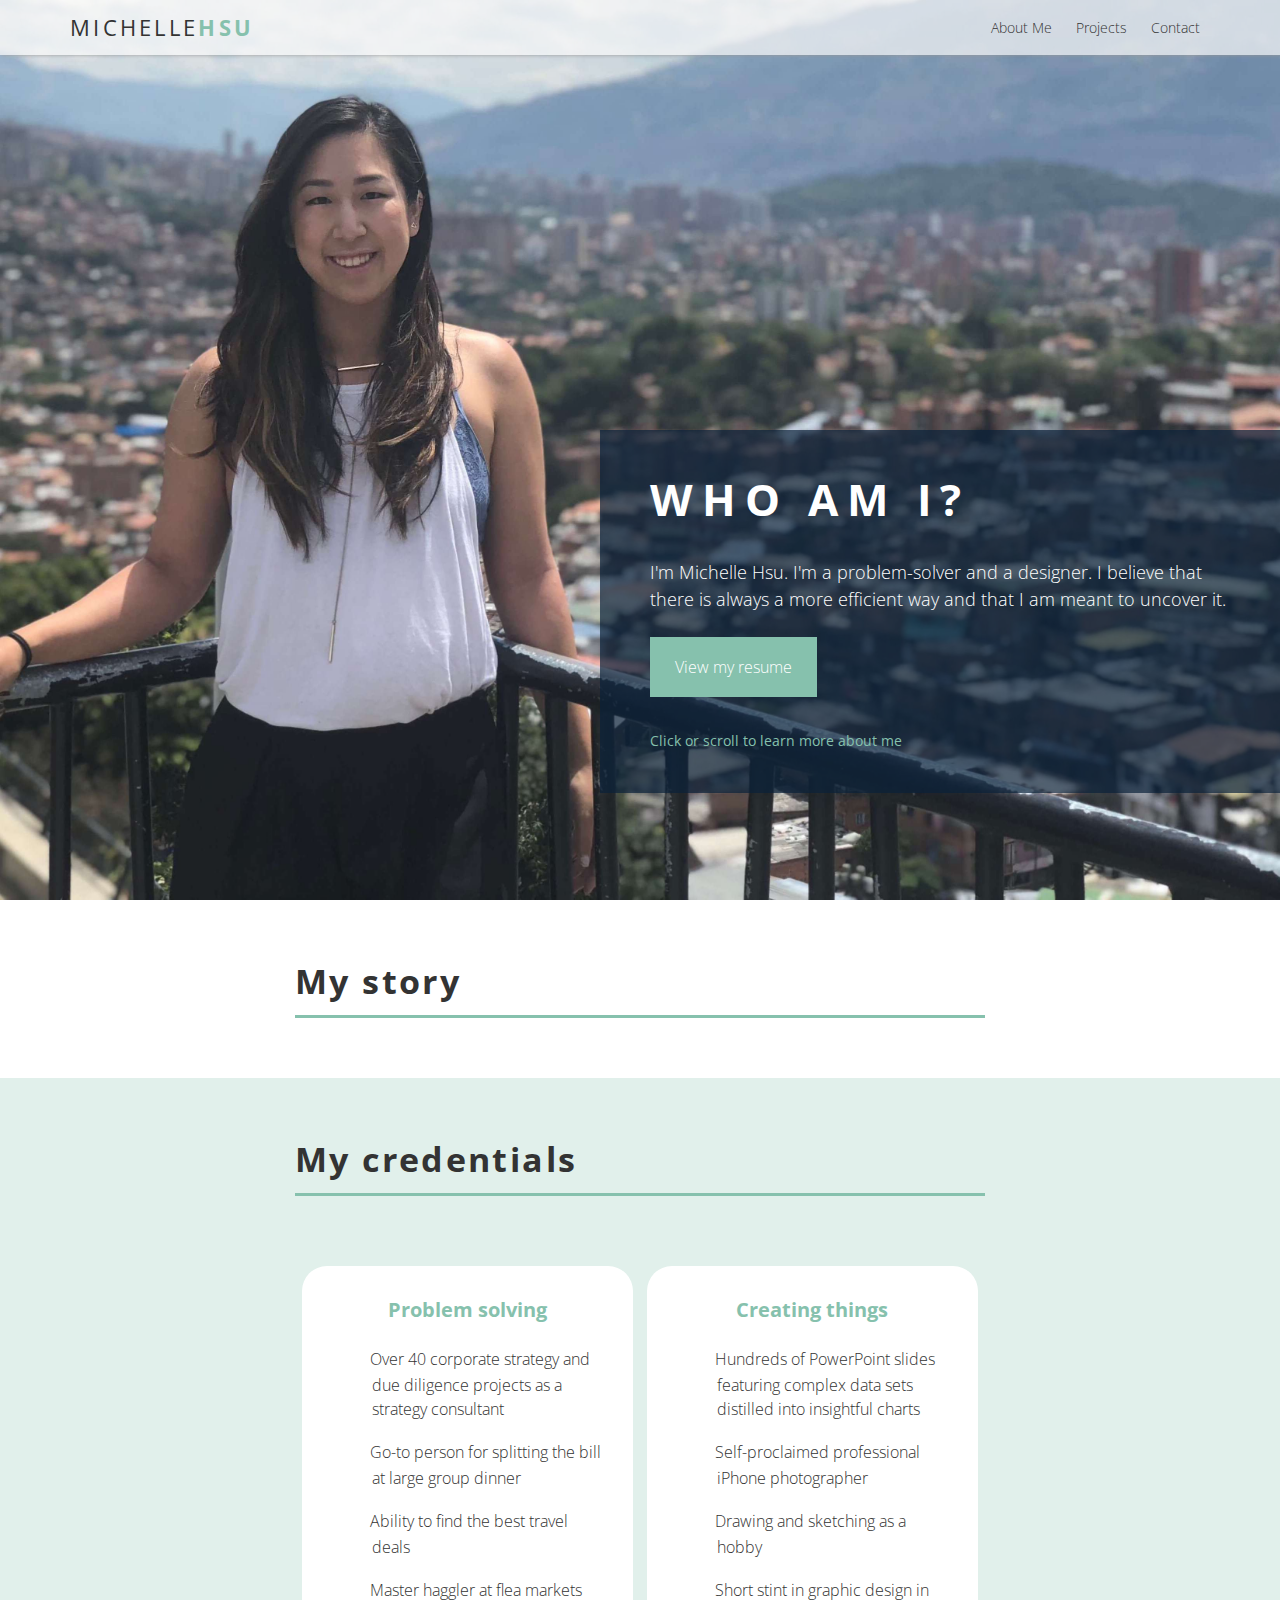
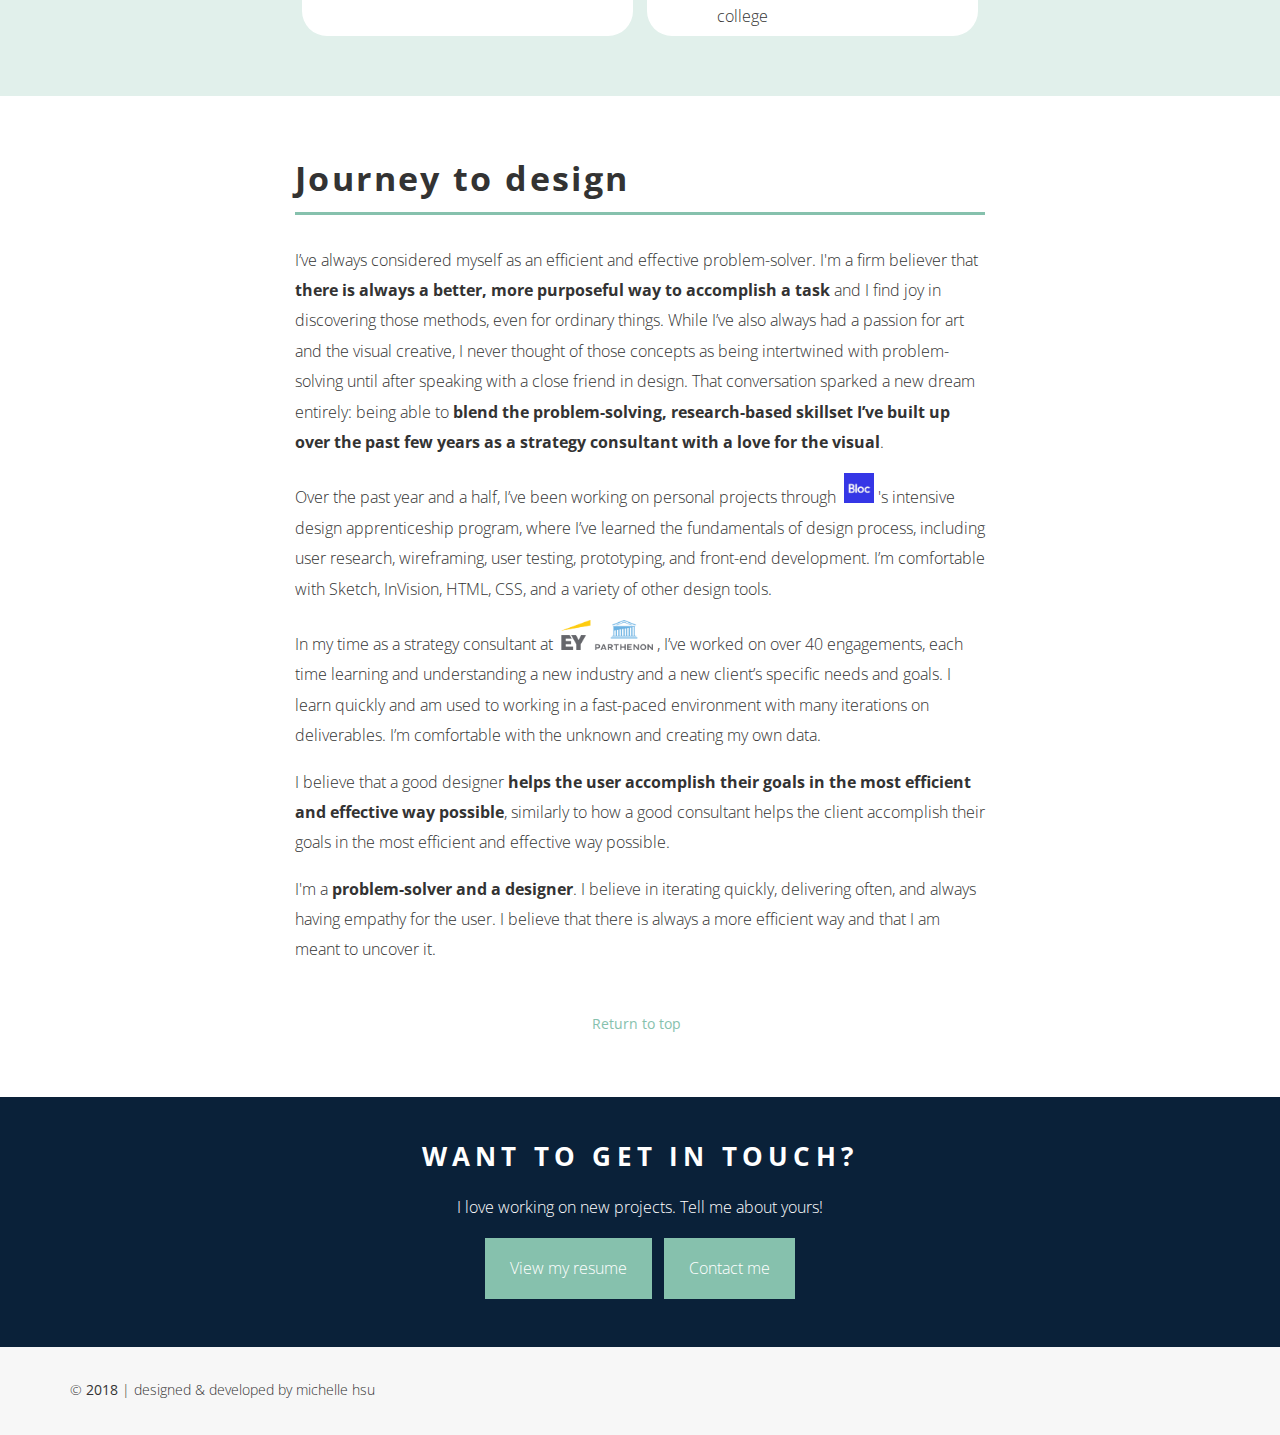
==== about.html @ c15d324a "update css styling for H2 titles across all pages" ====
<!DOCTYPE html>
<html lang="en-us">

<head>
  <meta http-equiv="X-UA-Compatible" content="IE=Edge">
  <meta name="viewport" content="width=device-width, initial-scale=1">
  <meta charset="UTF-8">
  <title>Michelle Hsu</title>
  <!-- CSS -->
  <link rel="stylesheet" href="css/normalize.css">
  <link rel="stylesheet" href="https://use.fontawesome.com/releases/v5.5.0/css/all.css" integrity="sha384-B4dIYHKNBt8Bc12p+WXckhzcICo0wtJAoU8YZTY5qE0Id1GSseTk6S+L3BlXeVIU" crossorigin="anonymous">
  <link rel="stylesheet" href="css/about.css">
  <link rel="stylesheet" href="css/style.css">
  <!-- Google Fonts -->
  <link href="https://fonts.googleapis.com/css?family=Open+Sans:300,400,700" rel="stylesheet">
  <!-- Favicon -->
  <link rel="icon" type="image/x-icon" href="favicon.ico">
  <!-- Global site tag (gtag.js) - Google Analytics -->
  <script async src="https://www.googletagmanager.com/gtag/js?id=UA-130765084-1"></script>
  <script>
    window.dataLayer = window.dataLayer || [];
    function gtag(){dataLayer.push(arguments);}
    gtag('js', new Date());

    gtag('config', 'UA-130765084-1');
  </script>
</head>

<body>

<header id="top">
  <div class="top-header">
    <nav class="container">
      <!-- logo -->
      <div class="one-half">
        <a href="index.html" class="logo">Michelle<b class="last-name">Hsu</b></a>
      </div>
      <!-- navigation -->
      <div class="one-half">
        <ul class="navlinks">
          <li><a href="about.html">About Me</a></li>
          <li><a href="index.html">Projects</a></li>
          <li><a href="contact.html">Contact</a></li>
        </ul>
      </div>
    </nav>
  </div>
<!-- hero -->
  <section class="hero">
    <div class="container">
      <h1>WHO AM I?</h1>
      <h4>I'm Michelle Hsu. I'm a problem-solver and a designer. I believe that there is always a more efficient way and that I am meant to uncover it.</h4>
      <p><a href="resources/resume.pdf" target="_blank" class="hero-btn">View my resume</a></p>
      <h6><a href="#about">Click or scroll to learn more about me&nbsp;&nbsp;<i class="fas fa-angle-double-down"></i></a></h6>
    </div>
  </section>
</header>

<main role="main">
<!-- background -->
  <section class="no-bg" id="about">
    <div class="container" id="text">
      <div class="title">
        <h2>My story</h2>
      </div>
    </div>
  </section>
<!-- My credentials -->
  <section class="bg">
    <div class="container" id="text">
      <div class="title">
        <h2>My credentials</h2>
      </div>
      <div class="one-half" id="credentials">
        <h3>Problem solving</h3>
        <ul>
          <li><i class="fas fa-briefcase"></i>Over 40 corporate strategy and due diligence projects as a strategy consultant</li>
          <li><i class="fas fa-credit-card"></i>Go-to person for splitting the bill at large group dinner</li>
          <li><i class="fas fa-plane"></i>Ability to find the best travel deals</li>
          <li><i class="fas fa-shopping-cart"></i>Master haggler at flea markets</li>
        </ul>
      </div>
      <div class="one-half" id="credentials">
        <h3>Creating things</h3>
        <ul>
          <li><i class="fas fa-file-powerpoint"></i>Hundreds of PowerPoint slides featuring complex data sets distilled into insightful charts</li>
          <li><i class="fas fa-mobile-alt"></i>Self-proclaimed professional iPhone photographer</li>
          <li><i class="fas fa-pencil-alt"></i>Drawing and sketching as a hobby</li>
          <li><i class="fas fa-object-group"></i>Short stint in graphic design in college</li>
        </ul>
      </div>
    </div>
  </section>
<!-- journey to design -->
  <section class="no-bg">
    <div class="container" id="text">
      <div class="title">
        <h2>Journey to design</h2>
      </div>
      <p>I’ve always considered myself as an efficient and effective problem-solver. I'm a firm believer that <b>there is always a better, more purposeful way to accomplish a task</b> and I find joy in discovering those methods, even for ordinary things. While I’ve also always had a passion for art and the visual creative, I never thought of those concepts as being intertwined with problem-solving until after speaking with a close friend in design. That conversation sparked a new dream entirely: being able to <b>blend the problem-solving, research-based skillset I’ve built up over the past few years as a strategy consultant with a love for the visual</b>.</p>
      <p>Over the past year and a half, I’ve been working on personal projects through&nbsp;&nbsp;<a href="https://www.bloc.io" target="_blank"><img src="images/bloc.jpg" alt="Bloc.io" id="work-logo"></a>&nbsp;'s intensive design apprenticeship program, where I’ve learned the fundamentals of design process, including user research, wireframing, user testing, prototyping, and front-end development. I’m comfortable with Sketch, InVision, HTML, CSS, and a variety of other design tools.</p>
      <p>In my time as a strategy consultant at&nbsp;&nbsp;<img src="images/ey-parthenon.png" alt="EY-P" id="work-logo">&nbsp;, I’ve worked on over 40 engagements, each time learning and understanding a new industry and a new client’s specific needs and goals. I learn quickly and am used to working in a fast-paced environment with many iterations on deliverables. I’m comfortable with the unknown and creating my own data.</p>
      <p>I believe that a good designer <b>helps the user accomplish their goals in the most efficient and effective way possible</b>, similarly to how a good consultant helps the client accomplish their goals in the most efficient and effective way possible.</p>
      <p>I'm a <b>problem-solver and a designer</b>.  I believe in iterating quickly, delivering often, and always having empathy for the user. I believe that there is always a more efficient way and that I am meant to uncover it.</p>
    </div>
    <div class="container">
      <h6><a href="#top">Return to top&nbsp;&nbsp;<i class="fas fa-angle-double-up"></i></a></h6>
    </div>
  </section>

  <!-- contact -->
  <section class="contact">
    <div class="container">
      <h1>Want to get in touch?</h1>
      <p>I love working on new projects. Tell me about yours!</p>
      <p><a href="resources/resume.pdf" target="_blank" class="hero-btn">View my resume</a>&nbsp;&nbsp;&nbsp;<a href="contact.html" class="hero-btn">Contact me</a></p>
    </div>
  </section>
</main>

<!-- footer -->
<footer>
  <div class="container">
    <div class="one-half copyright">
      <p>&copy; <strong>2018</strong> | designed & developed by michelle hsu</p>
    </div>
    <div class="one-half footer-links">
      <ul>
        <li><a href="https://linkedin.com/in/michellethsu/" target="_blank"><i class="fab fa-linkedin"></i></a></li>
        <li><a href="https://github.com/mhsu121" target="_blank"><i class="fab fa-github"></i></a></li>
        <li><a href="https://www.instagram.com/mhsu121/" target="_blank"><i class="fab fa-instagram"></i></a></li>
        <li><a href="mailto:michelletahsu@gmail.com"><i class="fas fa-envelope"></i></a></li>
      </ul>
    </div>
  </div>
</footer>

<!-- JQuery -->
<script src="https://ajax.googleapis.com/ajax/libs/jquery/3.1.0/jquery.min.js"></script>
<script src="js/jquery.js"></script>

</body>

</html>
---- css/about.css ----
/* HEADER */
header {
  background-image: url("../images/about-hero-xsmall.JPG");
  background-color: #0A2139; /* navy */
  height:100vh;
}
@media (min-width:420px) {
  header {
    background-image: url("../images/about-hero-small.JPG");
  }
}
@media (min-width:768px) {
  header {
    background-image: url("../images/about-hero-medium.JPG");
  }
}
@media (min-width:1200px) {
  header {
    background-image: url("../images/about-hero-large.JPG");
  }
}

/* HERO */
@media (min-width: 768px) {
  .hero .container {
    position:absolute;
    right: 0;
  }
}

/* MAIN */
.title {
  border-bottom: 3px solid #86C1AD; /* turquoise */
}
.no-bg {
  padding:30px 0;
}
.bg {
  padding:30px 0;
  background-color: #E1F0EB; /* light turquoise */
}

/* MY CREDENTIALS */
#credentials {
  margin:40px 0 30px;
  background-color: #FFFFFF; /* white */
  border-radius: 25px;
  padding:10px 30px 20px;
}
@media (min-width: 768px) {
  #credentials {
    padding:10px 50px 20px;
  }
}
@media (min-width: 992px) {
  #credentials {
    height: 370px;
    width:48%;
    margin:40px 1% 30px;
    padding:10px 30px 20px;
  }
}
#credentials h3 {
  color: #86C1AD; /* turquoise */
  text-align:center;
}
#credentials ul {
  list-style:none;
  padding:0;
  display: inline;
  float: none;
  margin:0;
}
#credentials ul > li {
  text-indent:-22px;
  margin-left:40px;
  margin-bottom:15px;
}
#credentials i {
  color: #86C1AD; /* turquoise */
  font-size:20px;
  margin-right:20px;
}

/* IMG SIZING */
#work-logo {
  height:30px;
  width:auto;
}
#currently {
  width: 100%;
  background-size:auto;
  border-radius: 25px;
  box-shadow: 2px 2px 10px #999999;
}
---- css/style.css ----
* {
  box-sizing: border-box;
}
*:focus {
    outline: none;
}

/* GRID */
.container {
  width: 360px;
  margin-right: auto;
  margin-left: auto;
  padding-left: 15px;
  padding-right: 15px;
  position: relative;
}
.container:before,
.container:after {
  content: " ";
  display: table;
}
.container:after {
  clear: both;
}
.one-half, .one-third, .one-fourth {
  position:relative;
  min-height: 1px;
  margin:0 auto 10px;
}
@media (min-width: 768px) {
  .container {
    width: 738px;
  }
}
@media (min-width: 992px) {
  .container {
    width: 962px;
  }
  .one-half {
    width:50%;
    float:left;
  }
  .one-third {
    width:32%;
    float:left;
    margin:10px 0.66666%;
  }
  .one-fourth {
    width:21%;
    float:left;
    margin:10px 2%;
  }
}
@media (min-width: 1200px) {
  .container {
    width: 1170px;
  }
}

/* TEXT STYLES */
html, body{
  overflow-x: hidden;
}
h1, h2, h3, h4, h5, h6, p {
  font-family: "Open Sans", Helvetica, Arial, sans-serif;
}
h1 {
  text-align:center;
  font-size: 26px;
  text-transform: uppercase;
  letter-spacing: 0.2em;
  font-weight: 700;
  color: #333333; /* dark gray */
  line-height: normal;
}
h2 {
  font-size: 24px;
  font-weight: 700;
  letter-spacing: 0.07em;
  color: #333333; /* dark gray */
  line-height: normal;
}
.title {
  height: 45px;
  margin-bottom:20px;
}
@media (min-width:768px) {
  h2 {
    font-size: 34px;
  }
  .title {
    height: 60px;
    margin-bottom:30px;
  }
}
h3 {
  font-size: 20px;
  font-weight: 700;
  line-height: normal;
}
h4 {
  font-size: 16px;
  font-weight: 300;
  color: #FFFFFF; /* white */
  line-height: 1.5;
}
h5 {
  font-size: 12px;
  font-weight: 700;
  text-align: left;
  text-transform: uppercase;
  letter-spacing: 0.2em;
  color: #86C1AD; /* turquoise */
  line-height: 1.5;
}
h6 {
  font-size: 14px;
  font-weight: 300;
  color: #FFFFFF; /* white */
  text-align: center;
  line-height: 1.5;
}
p {
  font-size: 16px;
  font-weight: 300;
  color: #333333; /* dark grey */
  line-height: 1.9;
}
main b {
  font-weight:700;
}
ul > li {
  font-family: "Open Sans", Helvetica, Arial, sans-serif;
  font-size: 16px;
  font-weight: 300;
  color: #333333; /* dark grey */
  line-height:1.5;
  margin-bottom:15px;
}
a {
  font-family: "Open Sans";
  font-weight: 400;
  color: #86C1AD; /* turquoise */
  text-decoration: none;
}
a:hover {
  color: #86C1AD; /* turquoise */
}
.btn {
  background-color: #86C1AD; /* turquoise */
  color: #FFFFFF; /* white */
  padding: 15px 25px;
  font-family: "Open Sans";
  font-size: 16px;
  font-weight: 300;
  text-align: center;
  text-decoration: none;
  display: inline-block;
}
.btn:hover {
  background-color: #0A2139; /* navy */
  color: #FFFFFF; /* white */
  text-decoration: none;
}
.btn-light {
  background-color: #FFFFFF; /* white */
  border: 2px solid #FFFFFF; /* white */
  color: #333333; /* dark grey */
  padding: 15px 25px;
  font-family: "Open Sans";
  font-size: 16px;
  font-weight: 300;
  text-align: center;
  text-decoration: none;
  display: inline-block;
}
.btn-light:hover {
  background-color: transparent;
  border: 2px solid white;
  color: #FFFFFF; /* white */
  text-decoration: none;
}
.btn-dark {
  background-color: transparent;
  border: 2px solid white;
  color: #FFFFFF; /* white */
  padding: 15px 25px;
  font-family: "Open Sans";
  font-size: 16px;
  font-weight: 300;
  text-align: center;
  text-decoration: none;
  display: inline-block;
}
.btn-dark:hover {
  background-color: #86C1AD; /* turquoise */
  border: 2px solid #86C1AD; /* turquoise */
  color: #FFFFFF; /* white */
  text-decoration: none;
}

/* HEADER */
header {
  background-repeat: no-repeat;
  background-size: cover;
}
header nav {
  padding: 15px 0 5px;
  text-align: center;
}
.top-header {
  background-color: rgba(250,250,250,0.7); /* 70% opacity white */
  box-shadow: 2px 0 4px #999999;
}
.logo {
  font-size: 22px;
  text-transform: uppercase;
  letter-spacing: 0.15em;
  font-weight: 400;
  color: #333333; /* dark grey */
}
.last-name {
  color: #86C1AD; /* turquoise */
}
.logo:hover {
  color: #333333; /* dark grey */
  text-decoration:none;
}
header nav ul {
  list-style:none;
  padding:0;
  display: inline;
  float: none;
  margin:0;
}
header nav ul li {
  display: inline-block;
  margin: 0 10px;
}
.navlinks > li > a {
  font-size: 14px;
  color: #333333; /* dark grey */
  font-weight: 300;
}
.navlinks > li > a:hover {
  color: #333333; /* dark grey */
  text-decoration: none;
  padding-bottom: 4px;
  border-bottom: 2px solid #86C1AD; /* turquoise */
  transition: all 0.3s ease;
}
@media (min-width:992px) {
  header nav {
    text-align:left;
  }
  header nav ul {
    float:right;
  }
}
/* HERO */
.hero {
  display:block;
  position: relative;
}
.hero .container {
  width: 100%;
  background-color: #0A2139; /* navy */
  position:absolute;
  bottom: -90vh;
  padding:10px 20px 20px;
}
@media (min-width: 768px) {
  .hero .container {
    position:absolute;
    bottom: -82vh;
    width: 550px;
    padding: 10px 50px;
    background-color: rgba(10, 33, 57, 0.7); /* transparent dark grey */
  }
}
@media (min-width: 992px) {
  .hero .container {
    width: 680px;
  }
}
.hero h1 {
  text-align: center;
  color: #FFFFFF; /* white */
}
.hero h4 {
  text-align: center;
}
.hero p {
  text-align: center;
}
@media (min-width: 768px) {
  .hero h1 {
    font-size: 36px;
    text-align:left;
  }
  .hero h4 {
    font-size: 18px;
    text-align:left;
  }
  .hero h6 {
    text-align:left;
  }
  .hero p {
    text-align:left;
  }
}
@media (min-width:992px) {
  .hero h1 {
    font-size: 44px;
  }
}
.hero-btn {
  background-color: #86C1AD; /* turquoise */
  color: #FFFFFF; /* white */
  padding: 15px 25px;
  font-family: "Open Sans";
  font-size: 16px;
  font-weight: 300;
  text-align: center;
  text-decoration: none;
  display: inline-block;
}
.hero-btn:hover {
  background-color: #FFFFFF; /* white */
  color: #333333; /* dark grey */
  text-decoration: none;
}

/* MAIN */
#text {
  max-width: 720px;
}

/* LAST CALL */
.contact {
  background-color: #0A2139; /* navy */
  padding: 1.5em 0 2em;
}
.contact h1, .contact p {
  text-align:center;
  color: #FFFFFF; /* white */
}

/* FOOTER */
footer {
  background-color: #F7F7F7; /*light grey */
  padding: 1em 0 0.5em;
  text-align:center;
}
footer p {
  font-size:14px;
  text-align:center;
  color: #333333; /* dark grey */
}
.footer-links a {
  color: #333333; /* dark grey */
}
.footer-links a:hover {
  color: #86C1AD; /* turquoise */
}
.footer-links ul {
  list-style:none;
  padding:0;
  margin-bottom:0;
}
.footer-links ul > li {
  display: inline-block;
  font-size:18px;
  margin: 0 10px;
}
@media (min-width:992px) {
  footer p {
    text-align:left;
  }
  .footer-links ul {
    float:right;
  }
}
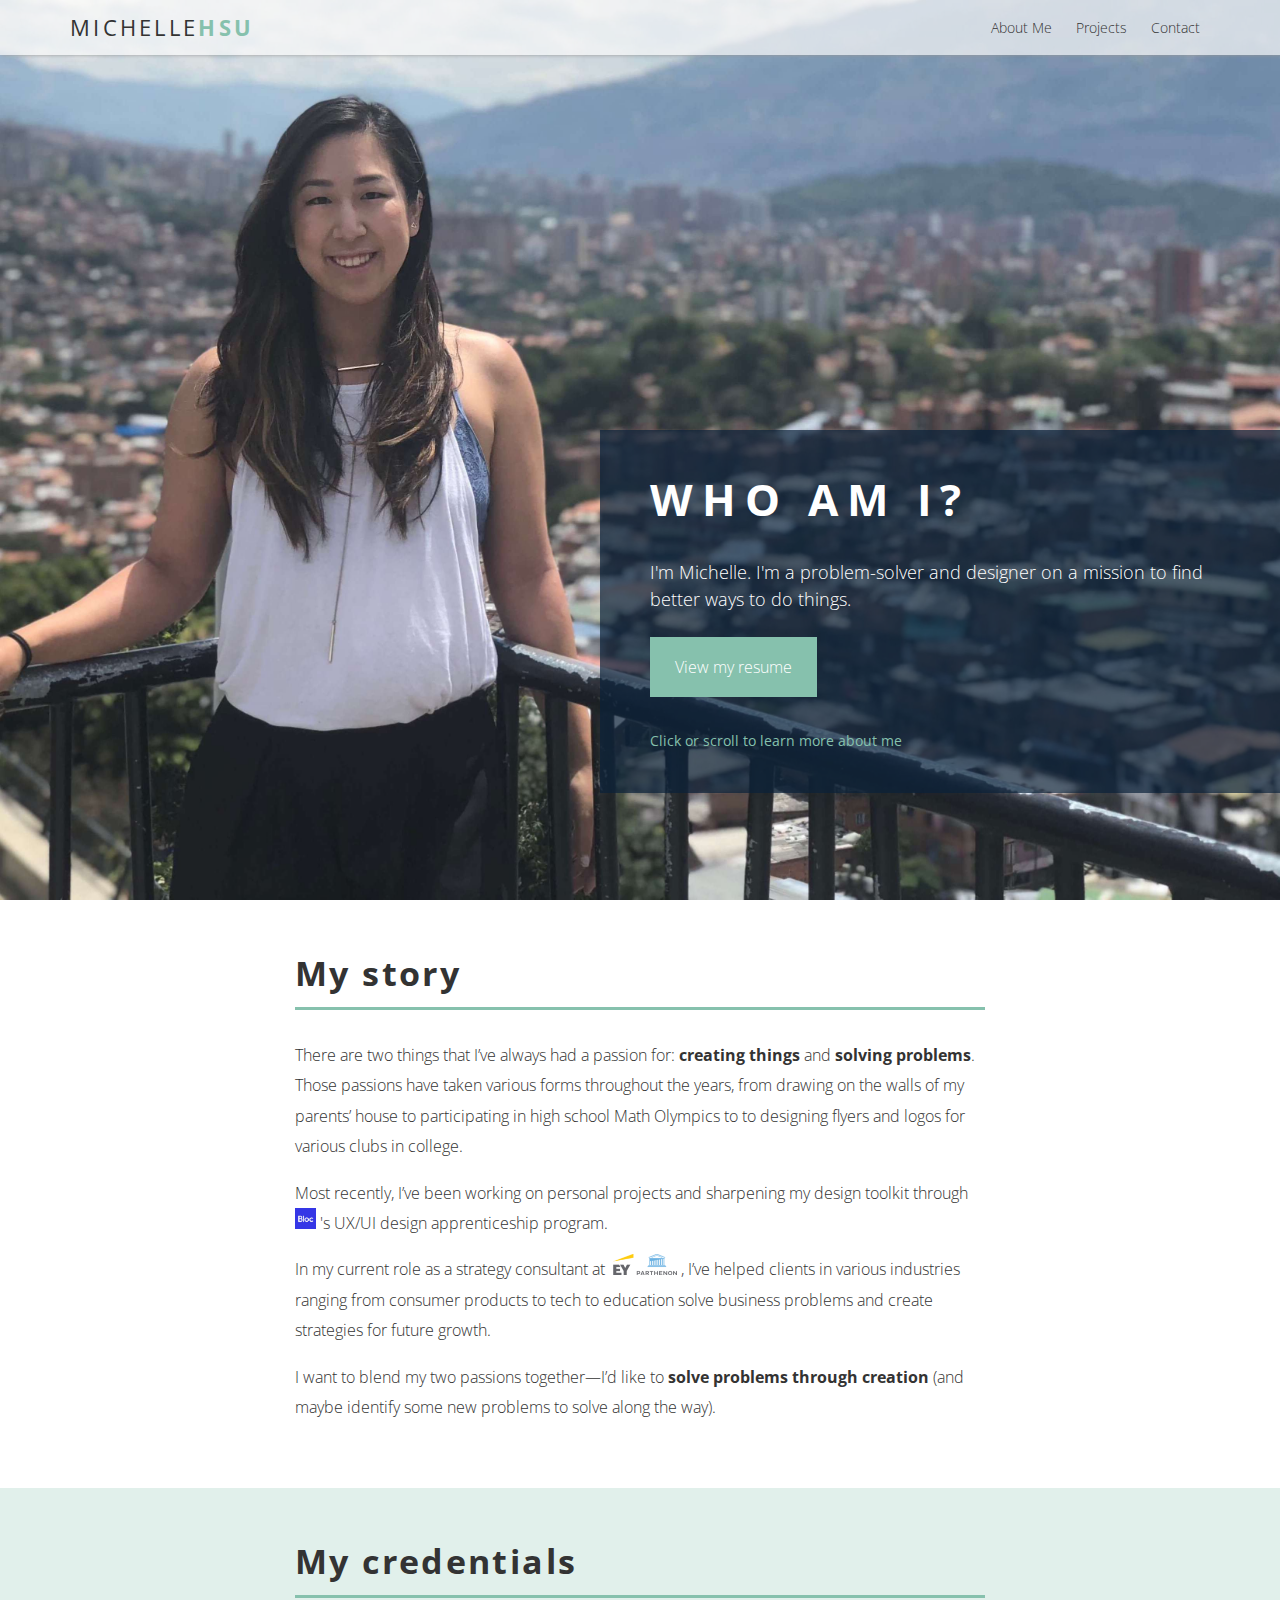
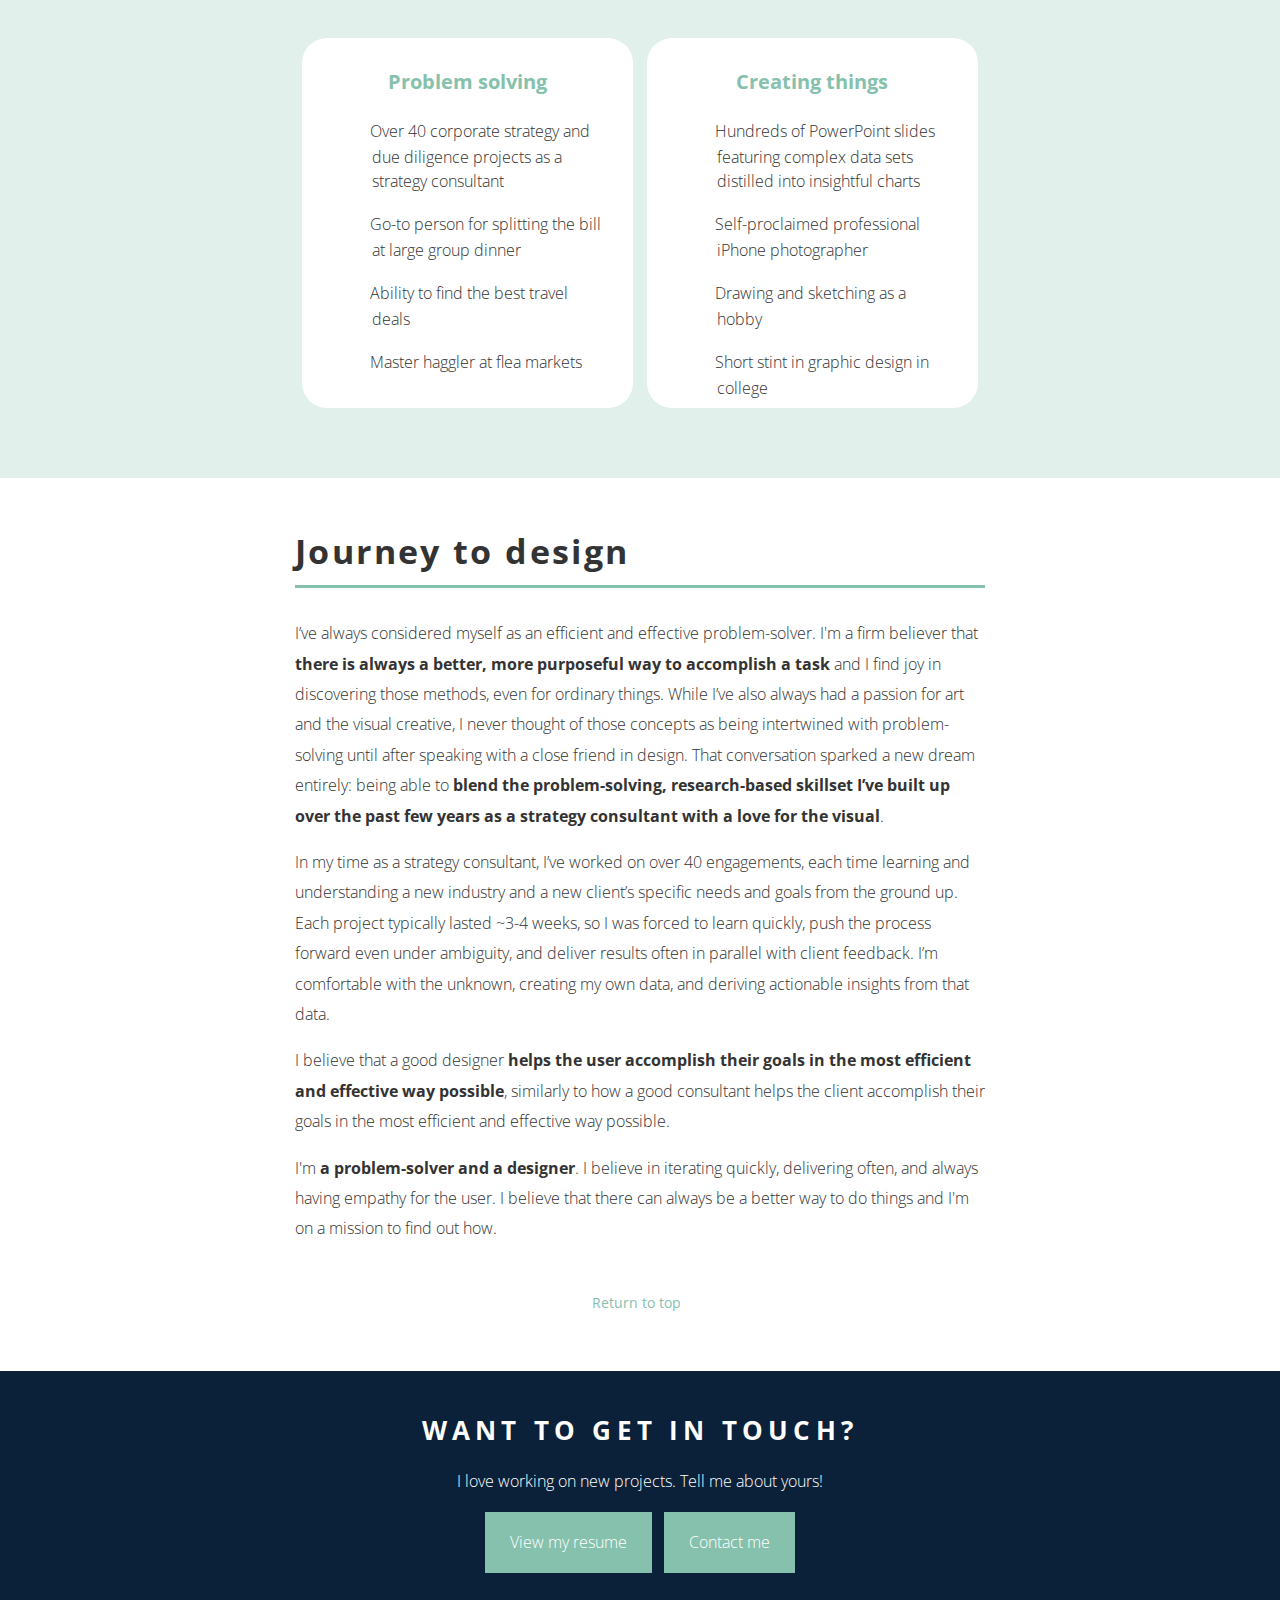
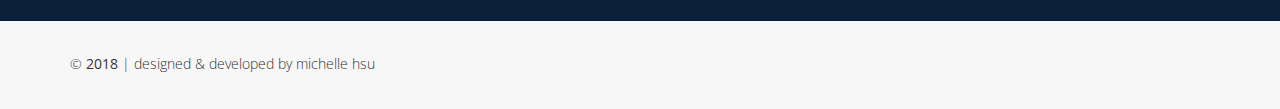
==== commit 4cf6bad9: "update about me page and padding" ====
--- a/about.html
+++ b/about.html
@@ -49,7 +49,7 @@
   <section class="hero">
     <div class="container">
       <h1>WHO AM I?</h1>
-      <h4>I'm Michelle Hsu. I'm a problem-solver and a designer. I believe that there is always a more efficient way and that I am meant to uncover it.</h4>
+      <h4>I'm Michelle. I'm a problem-solver and designer on a mission to find better ways to do things.</h4>
       <p><a href="resources/resume.pdf" target="_blank" class="hero-btn">View my resume</a></p>
       <h6><a href="#about">Click or scroll to learn more about me&nbsp;&nbsp;<i class="fas fa-angle-double-down"></i></a></h6>
     </div>
@@ -57,12 +57,16 @@
 </header>
 
 <main role="main">
-<!-- background -->
+<!-- my story -->
   <section class="no-bg" id="about">
     <div class="container" id="text">
       <div class="title">
         <h2>My story</h2>
       </div>
+      <p>There are two things that I’ve always had a passion for: <b>creating things</b> and <b>solving problems</b>. Those passions have taken various forms throughout the years, from drawing on the walls of my parents’ house to participating in high school Math Olympics to  to designing flyers and logos for various clubs in college.</p>
+      <p>Most recently, I’ve been working on personal projects and sharpening my design toolkit through&nbsp;&nbsp;<a href="https://www.bloc.io" target="_blank"><img src="images/bloc.jpg" alt="Bloc.io" id="work-logo"></a>&nbsp;'s UX/UI design apprenticeship program.</p>
+      <p>In my current role as a strategy consultant at&nbsp;&nbsp;<img src="images/ey-parthenon.png" alt="EY-P" id="work-logo">&nbsp;, I’ve helped clients in various industries ranging from consumer products to tech to education solve business problems and create strategies for future growth.</p>
+      <p>I want to blend my two passions together—I’d like to <b>solve problems through creation</b> (and maybe identify some new problems to solve along the way).</p>
     </div>
   </section>
 <!-- My credentials -->
@@ -92,17 +96,18 @@
     </div>
   </section>
 <!-- journey to design -->
-  <section class="no-bg">
+  <section class="no-bg-last">
     <div class="container" id="text">
       <div class="title">
         <h2>Journey to design</h2>
       </div>
       <p>I’ve always considered myself as an efficient and effective problem-solver. I'm a firm believer that <b>there is always a better, more purposeful way to accomplish a task</b> and I find joy in discovering those methods, even for ordinary things. While I’ve also always had a passion for art and the visual creative, I never thought of those concepts as being intertwined with problem-solving until after speaking with a close friend in design. That conversation sparked a new dream entirely: being able to <b>blend the problem-solving, research-based skillset I’ve built up over the past few years as a strategy consultant with a love for the visual</b>.</p>
-      <p>Over the past year and a half, I’ve been working on personal projects through&nbsp;&nbsp;<a href="https://www.bloc.io" target="_blank"><img src="images/bloc.jpg" alt="Bloc.io" id="work-logo"></a>&nbsp;'s intensive design apprenticeship program, where I’ve learned the fundamentals of design process, including user research, wireframing, user testing, prototyping, and front-end development. I’m comfortable with Sketch, InVision, HTML, CSS, and a variety of other design tools.</p>
-      <p>In my time as a strategy consultant at&nbsp;&nbsp;<img src="images/ey-parthenon.png" alt="EY-P" id="work-logo">&nbsp;, I’ve worked on over 40 engagements, each time learning and understanding a new industry and a new client’s specific needs and goals. I learn quickly and am used to working in a fast-paced environment with many iterations on deliverables. I’m comfortable with the unknown and creating my own data.</p>
+      <p>In my time as a strategy consultant, I’ve worked on over 40 engagements, each time learning and understanding a new industry and a new client’s specific needs and goals from the ground up. Each project typically lasted ~3-4 weeks, so I was forced to learn quickly, push the process forward even under ambiguity, and deliver results often in parallel with client feedback. I’m comfortable with the unknown, creating my own data, and deriving actionable insights from that data.</p>
       <p>I believe that a good designer <b>helps the user accomplish their goals in the most efficient and effective way possible</b>, similarly to how a good consultant helps the client accomplish their goals in the most efficient and effective way possible.</p>
-      <p>I'm a <b>problem-solver and a designer</b>.  I believe in iterating quickly, delivering often, and always having empathy for the user. I believe that there is always a more efficient way and that I am meant to uncover it.</p>
+      <p>I'm <b>a problem-solver and a designer</b>.  I believe in iterating quickly, delivering often, and always having empathy for the user. I believe that there can always be a better way to do things and I'm on a mission to find out how.</p>
     </div>
+  </section>
+  <section class="return">
     <div class="container">
       <h6><a href="#top">Return to top&nbsp;&nbsp;<i class="fas fa-angle-double-up"></i></a></h6>
     </div>
--- a/css/about.css
+++ b/css/about.css
@@ -32,17 +32,13 @@
 .title {
   border-bottom: 3px solid #86C1AD; /* turquoise */
 }
-.no-bg {
-  padding:30px 0;
-}
 .bg {
-  padding:30px 0;
   background-color: #E1F0EB; /* light turquoise */
 }
 
 /* MY CREDENTIALS */
 #credentials {
-  margin:40px 0 30px;
+  margin-top:40px;
   background-color: #FFFFFF; /* white */
   border-radius: 25px;
   padding:10px 30px 20px;
@@ -56,7 +52,7 @@
   #credentials {
     height: 370px;
     width:48%;
-    margin:40px 1% 30px;
+    margin:10px 1% 20px;
     padding:10px 30px 20px;
   }
 }
@@ -84,7 +80,7 @@
 
 /* IMG SIZING */
 #work-logo {
-  height:30px;
+  height:21px;
   width:auto;
 }
 #currently {
--- a/css/style.css
+++ b/css/style.css
@@ -79,6 +79,7 @@
   letter-spacing: 0.07em;
   color: #333333; /* dark gray */
   line-height: normal;
+  margin-top:0;
 }
 .title {
   height: 45px;
@@ -335,6 +336,17 @@
 #text {
   max-width: 720px;
 }
+.no-bg, .bg {
+  padding:50px 0;
+}
+.no-bg-last, .bg-last {
+  padding:50px 0 0;
+}
+
+/* RETURN */
+.return {
+  padding-bottom:25px;
+}
 
 /* LAST CALL */
 .contact {
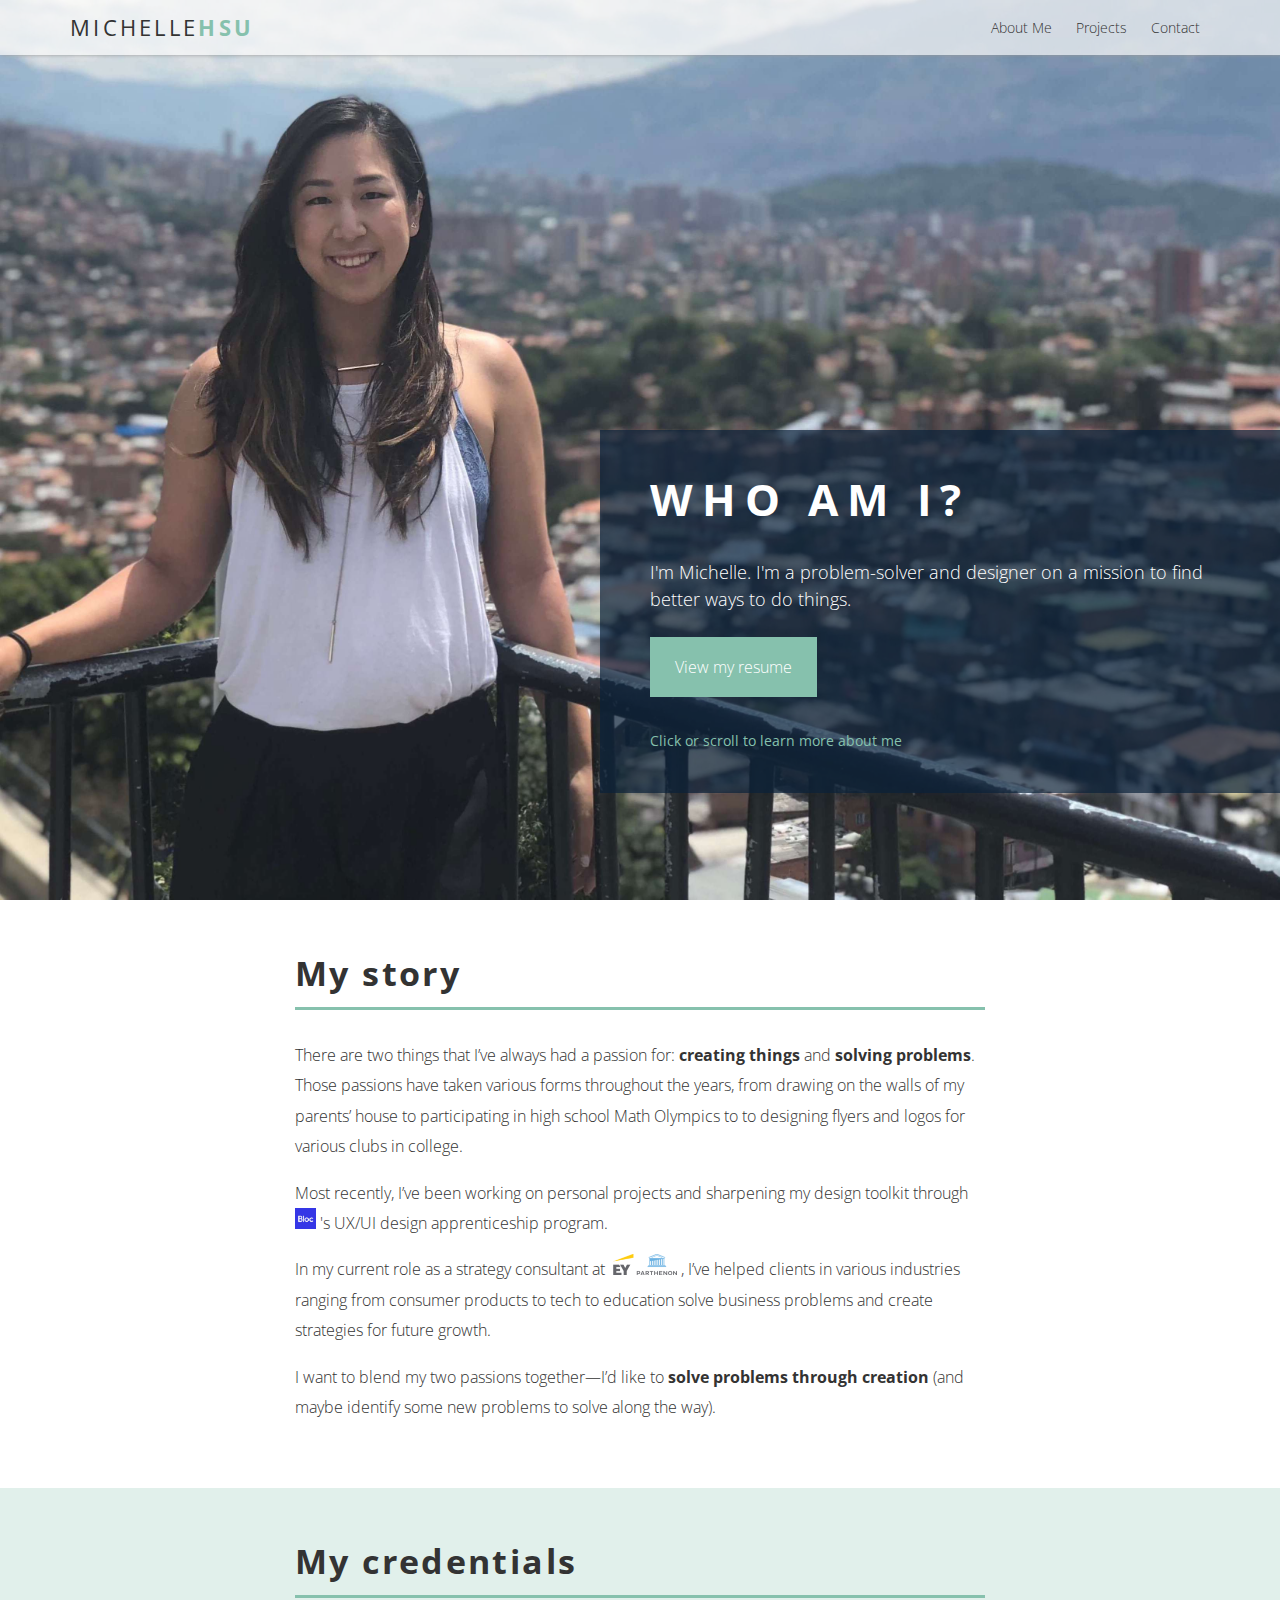
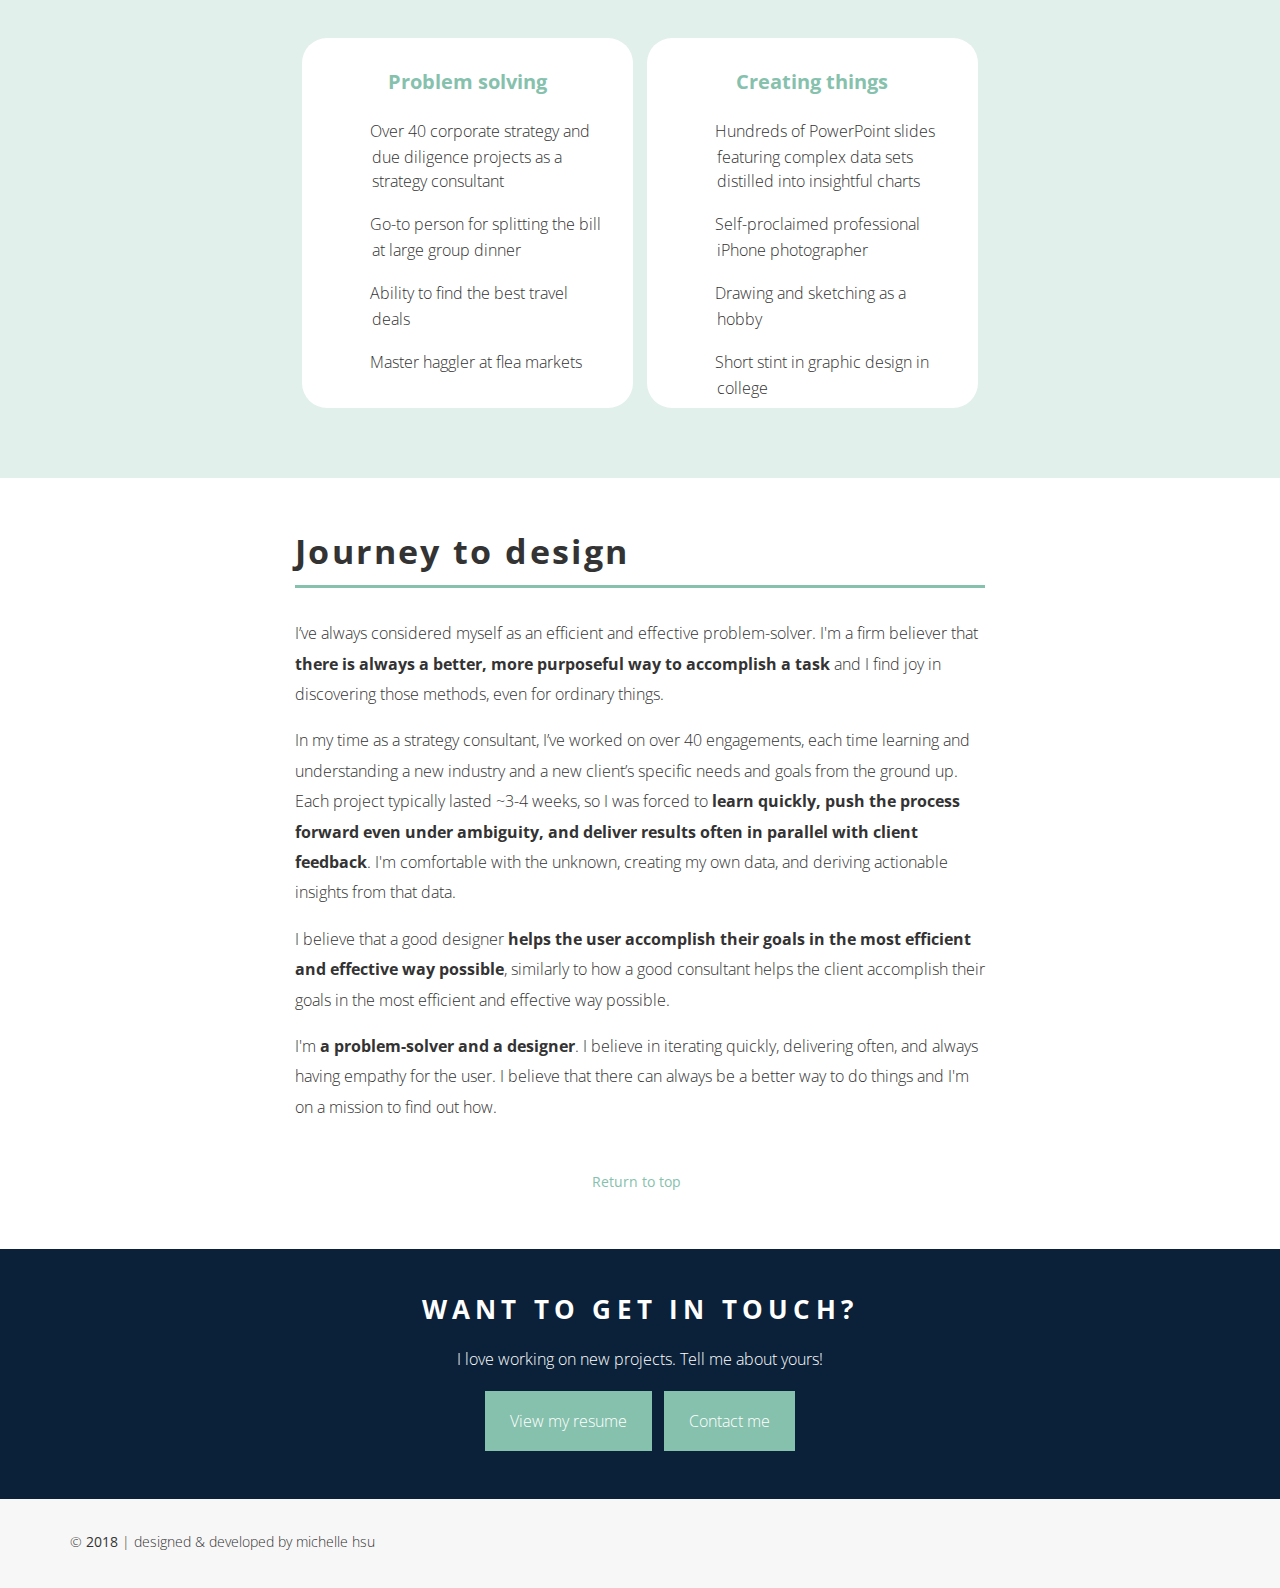
==== commit c4d76fd7: "update about me" ====
--- a/about.html
+++ b/about.html
@@ -101,8 +101,8 @@
       <div class="title">
         <h2>Journey to design</h2>
       </div>
-      <p>I’ve always considered myself as an efficient and effective problem-solver. I'm a firm believer that <b>there is always a better, more purposeful way to accomplish a task</b> and I find joy in discovering those methods, even for ordinary things. While I’ve also always had a passion for art and the visual creative, I never thought of those concepts as being intertwined with problem-solving until after speaking with a close friend in design. That conversation sparked a new dream entirely: being able to <b>blend the problem-solving, research-based skillset I’ve built up over the past few years as a strategy consultant with a love for the visual</b>.</p>
-      <p>In my time as a strategy consultant, I’ve worked on over 40 engagements, each time learning and understanding a new industry and a new client’s specific needs and goals from the ground up. Each project typically lasted ~3-4 weeks, so I was forced to learn quickly, push the process forward even under ambiguity, and deliver results often in parallel with client feedback. I’m comfortable with the unknown, creating my own data, and deriving actionable insights from that data.</p>
+      <p>I’ve always considered myself as an efficient and effective problem-solver. I'm a firm believer that <b>there is always a better, more purposeful way to accomplish a task</b> and I find joy in discovering those methods, even for ordinary things.</p>
+      <p>In my time as a strategy consultant, I’ve worked on over 40 engagements, each time learning and understanding a new industry and a new client’s specific needs and goals from the ground up. Each project typically lasted ~3-4 weeks, so I was forced to <b>learn quickly, push the process forward even under ambiguity, and deliver results often in parallel with client feedback</b>. I'm comfortable with the unknown, creating my own data, and deriving actionable insights from that data.</p>
       <p>I believe that a good designer <b>helps the user accomplish their goals in the most efficient and effective way possible</b>, similarly to how a good consultant helps the client accomplish their goals in the most efficient and effective way possible.</p>
       <p>I'm <b>a problem-solver and a designer</b>.  I believe in iterating quickly, delivering often, and always having empathy for the user. I believe that there can always be a better way to do things and I'm on a mission to find out how.</p>
     </div>
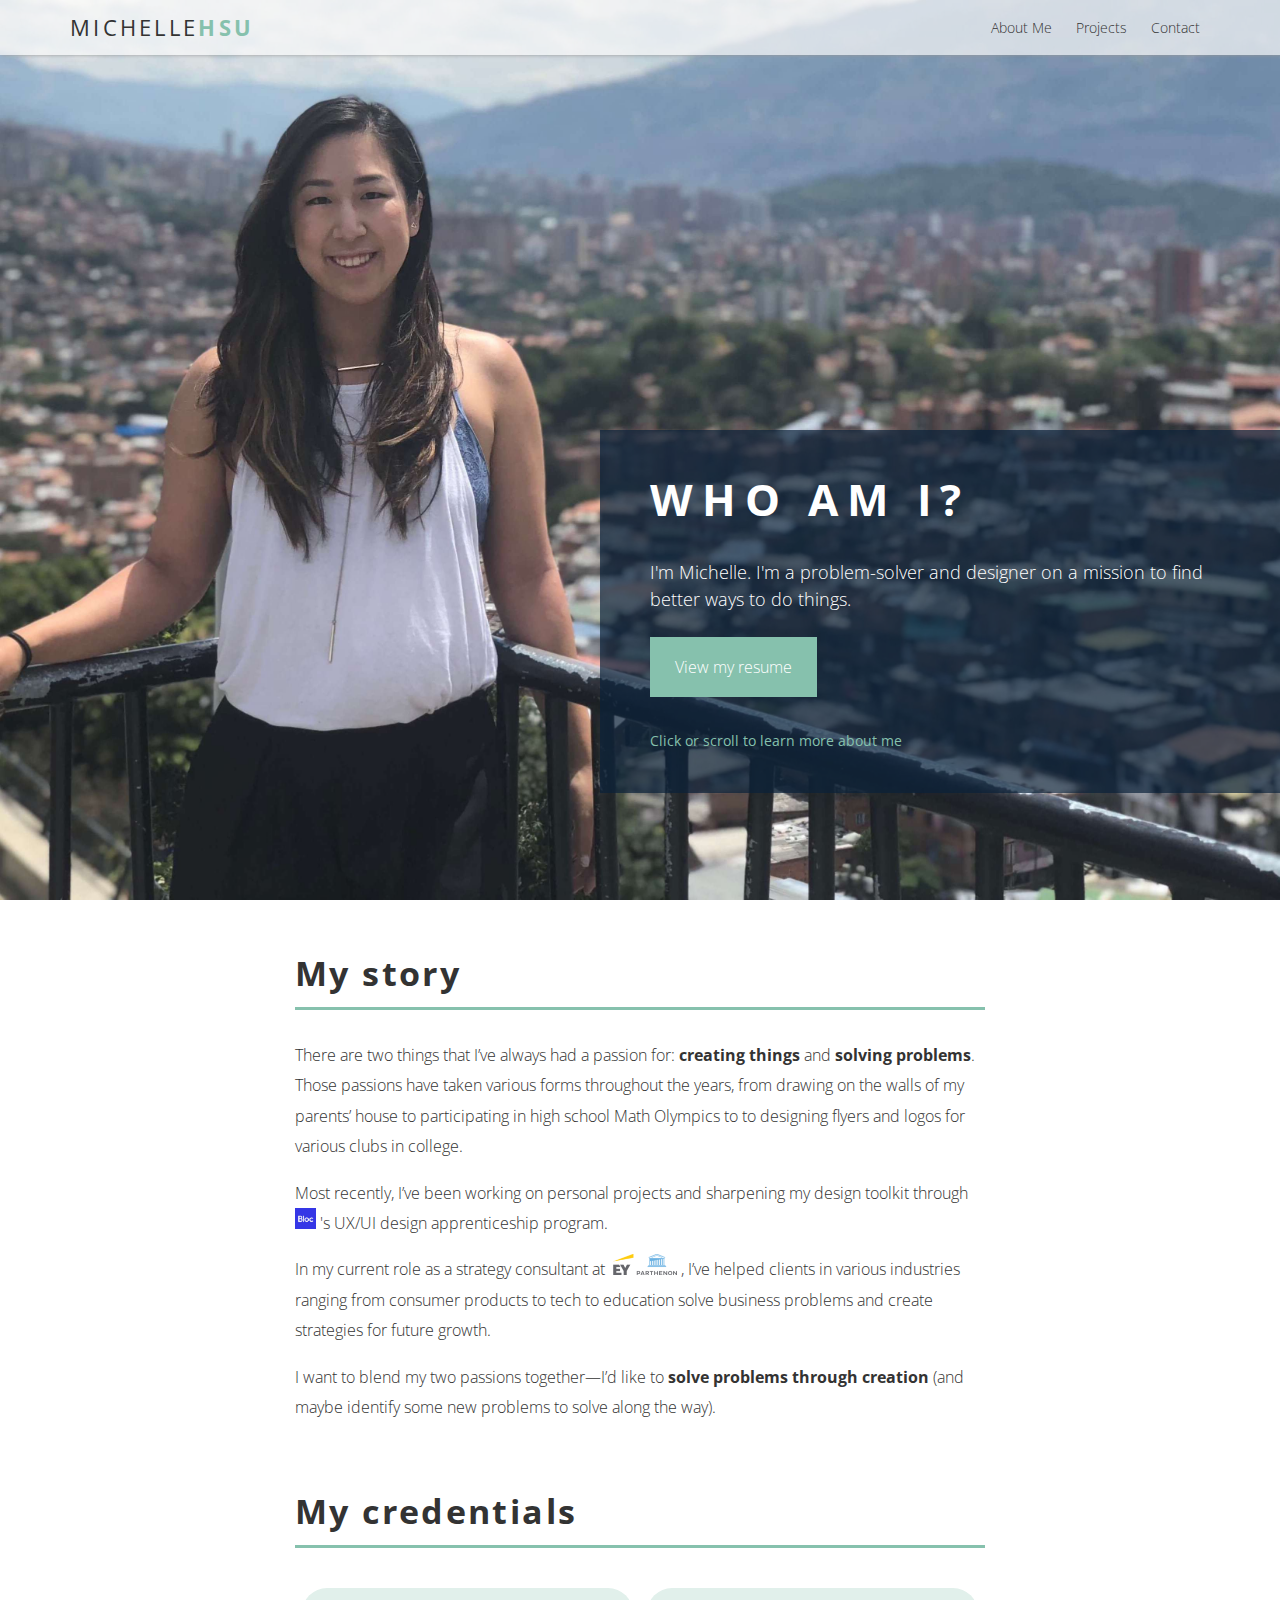
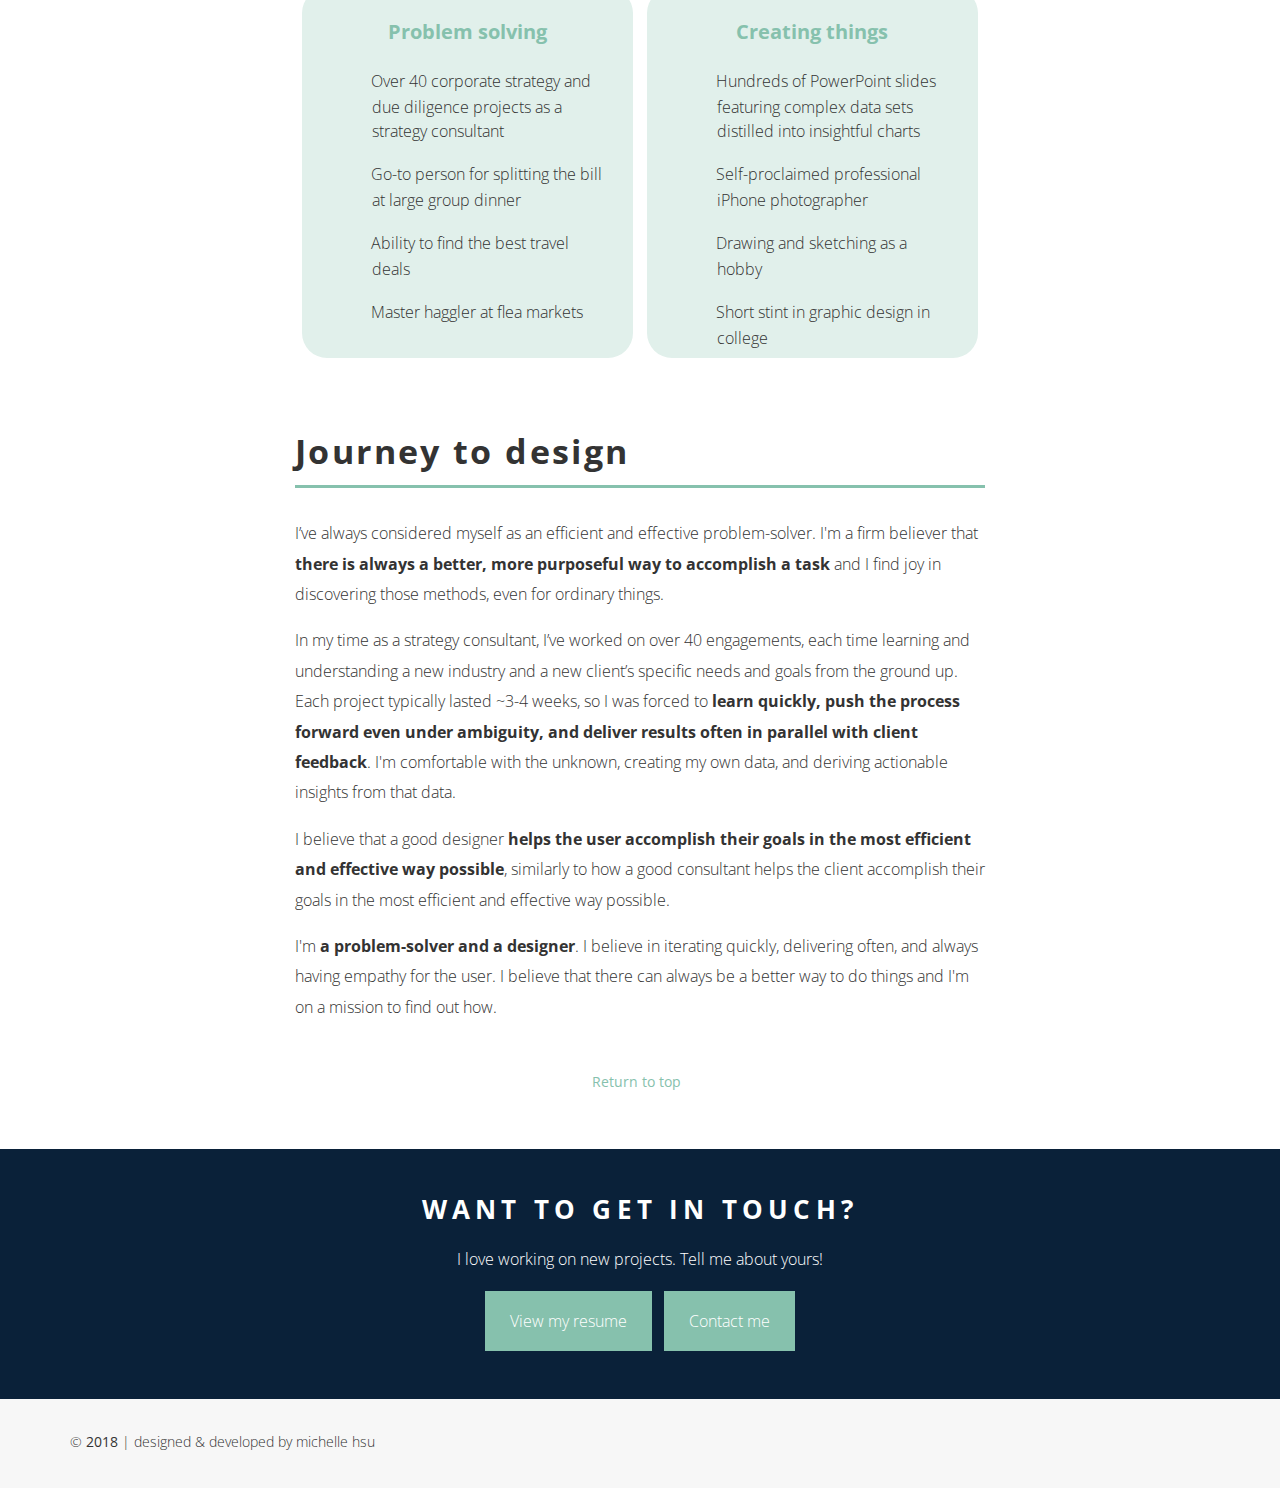
==== commit 2564c59c: "Updating case study structure and hero images" ====
--- a/about.html
+++ b/about.html
@@ -70,7 +70,7 @@
     </div>
   </section>
 <!-- My credentials -->
-  <section class="bg">
+  <section class="no-bg">
     <div class="container" id="text">
       <div class="title">
         <h2>My credentials</h2>
@@ -96,7 +96,7 @@
     </div>
   </section>
 <!-- journey to design -->
-  <section class="no-bg-last">
+  <section class="no-bg">
     <div class="container" id="text">
       <div class="title">
         <h2>Journey to design</h2>
--- a/css/about.css
+++ b/css/about.css
@@ -32,14 +32,11 @@
 .title {
   border-bottom: 3px solid #86C1AD; /* turquoise */
 }
-.bg {
-  background-color: #E1F0EB; /* light turquoise */
-}
 
 /* MY CREDENTIALS */
 #credentials {
   margin-top:40px;
-  background-color: #FFFFFF; /* white */
+  background-color: #E1F0EB; /* light turquoise */
   border-radius: 25px;
   padding:10px 30px 20px;
 }
@@ -68,7 +65,7 @@
   margin:0;
 }
 #credentials ul > li {
-  text-indent:-22px;
+  text-indent:-21px;
   margin-left:40px;
   margin-bottom:15px;
 }
--- a/css/style.css
+++ b/css/style.css
@@ -337,9 +337,6 @@
   max-width: 720px;
 }
 .no-bg, .bg {
-  padding:50px 0;
-}
-.no-bg-last, .bg-last {
   padding:50px 0 0;
 }
 
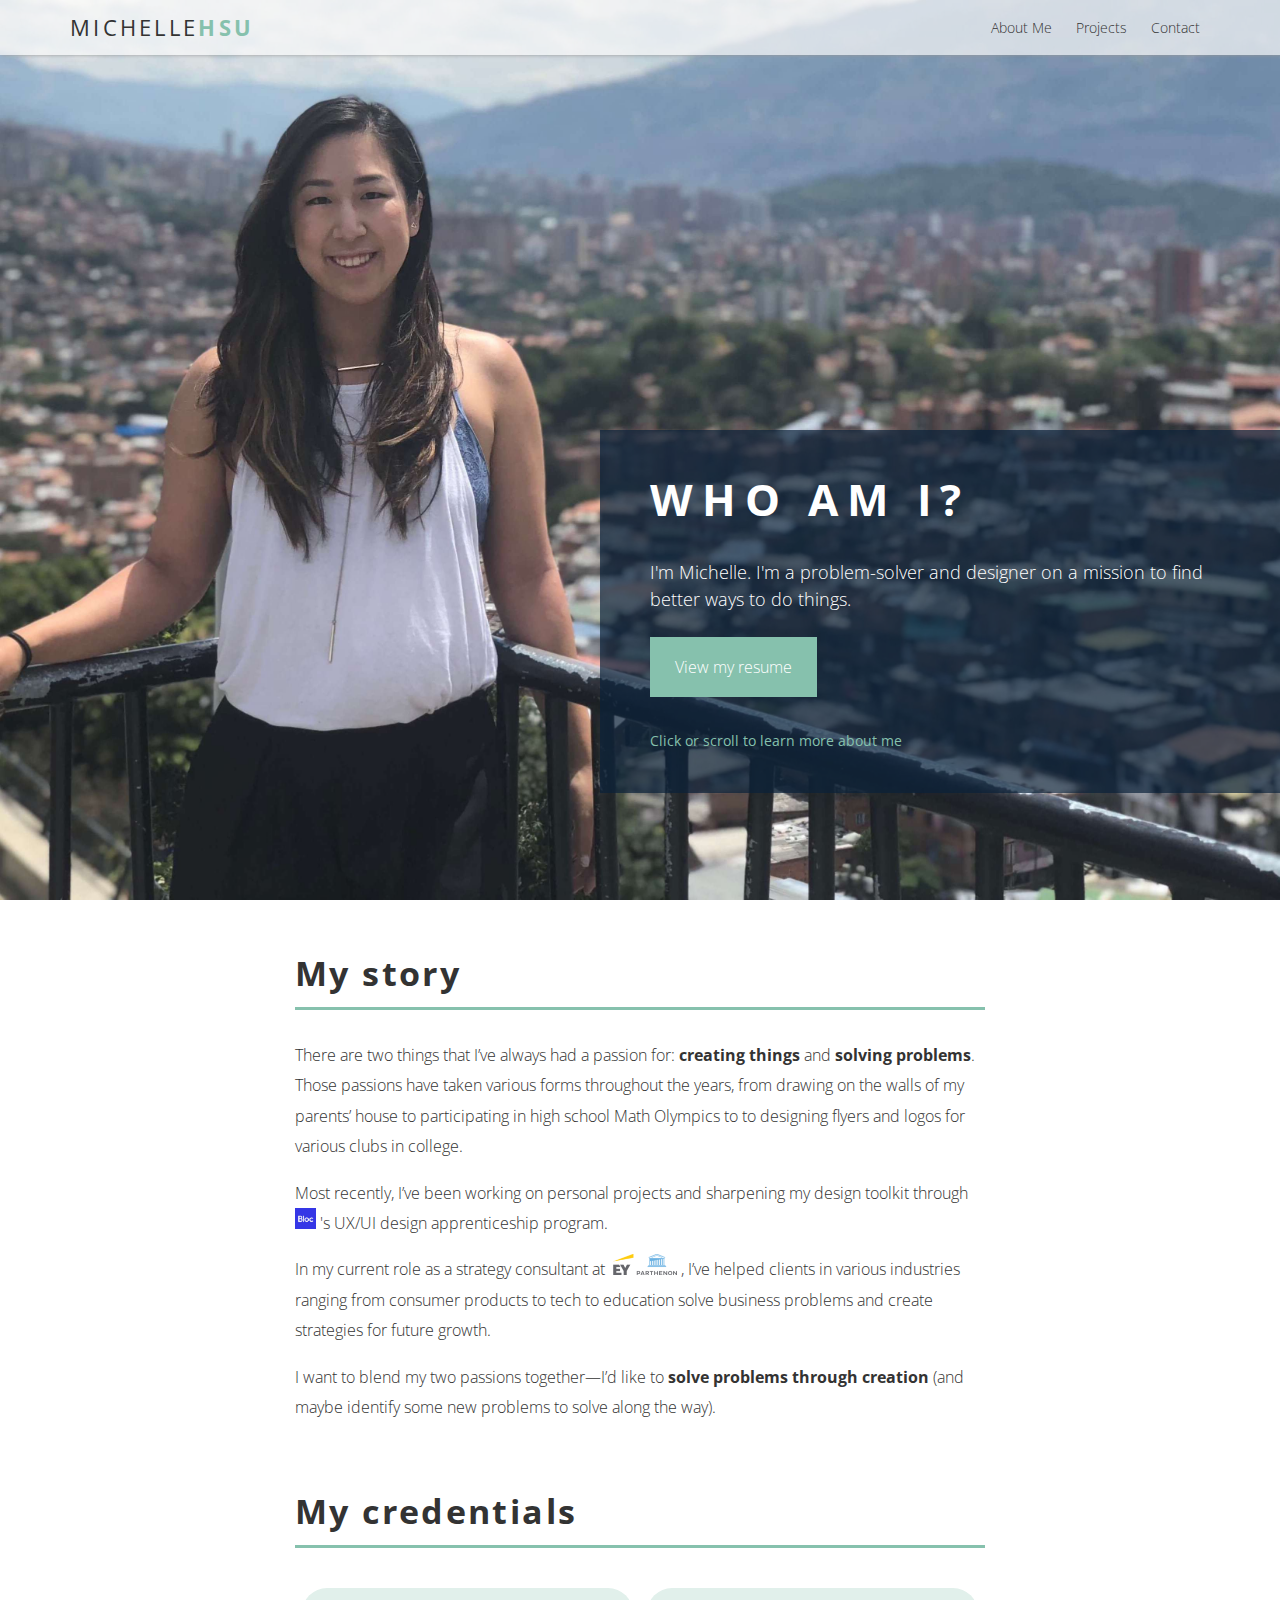
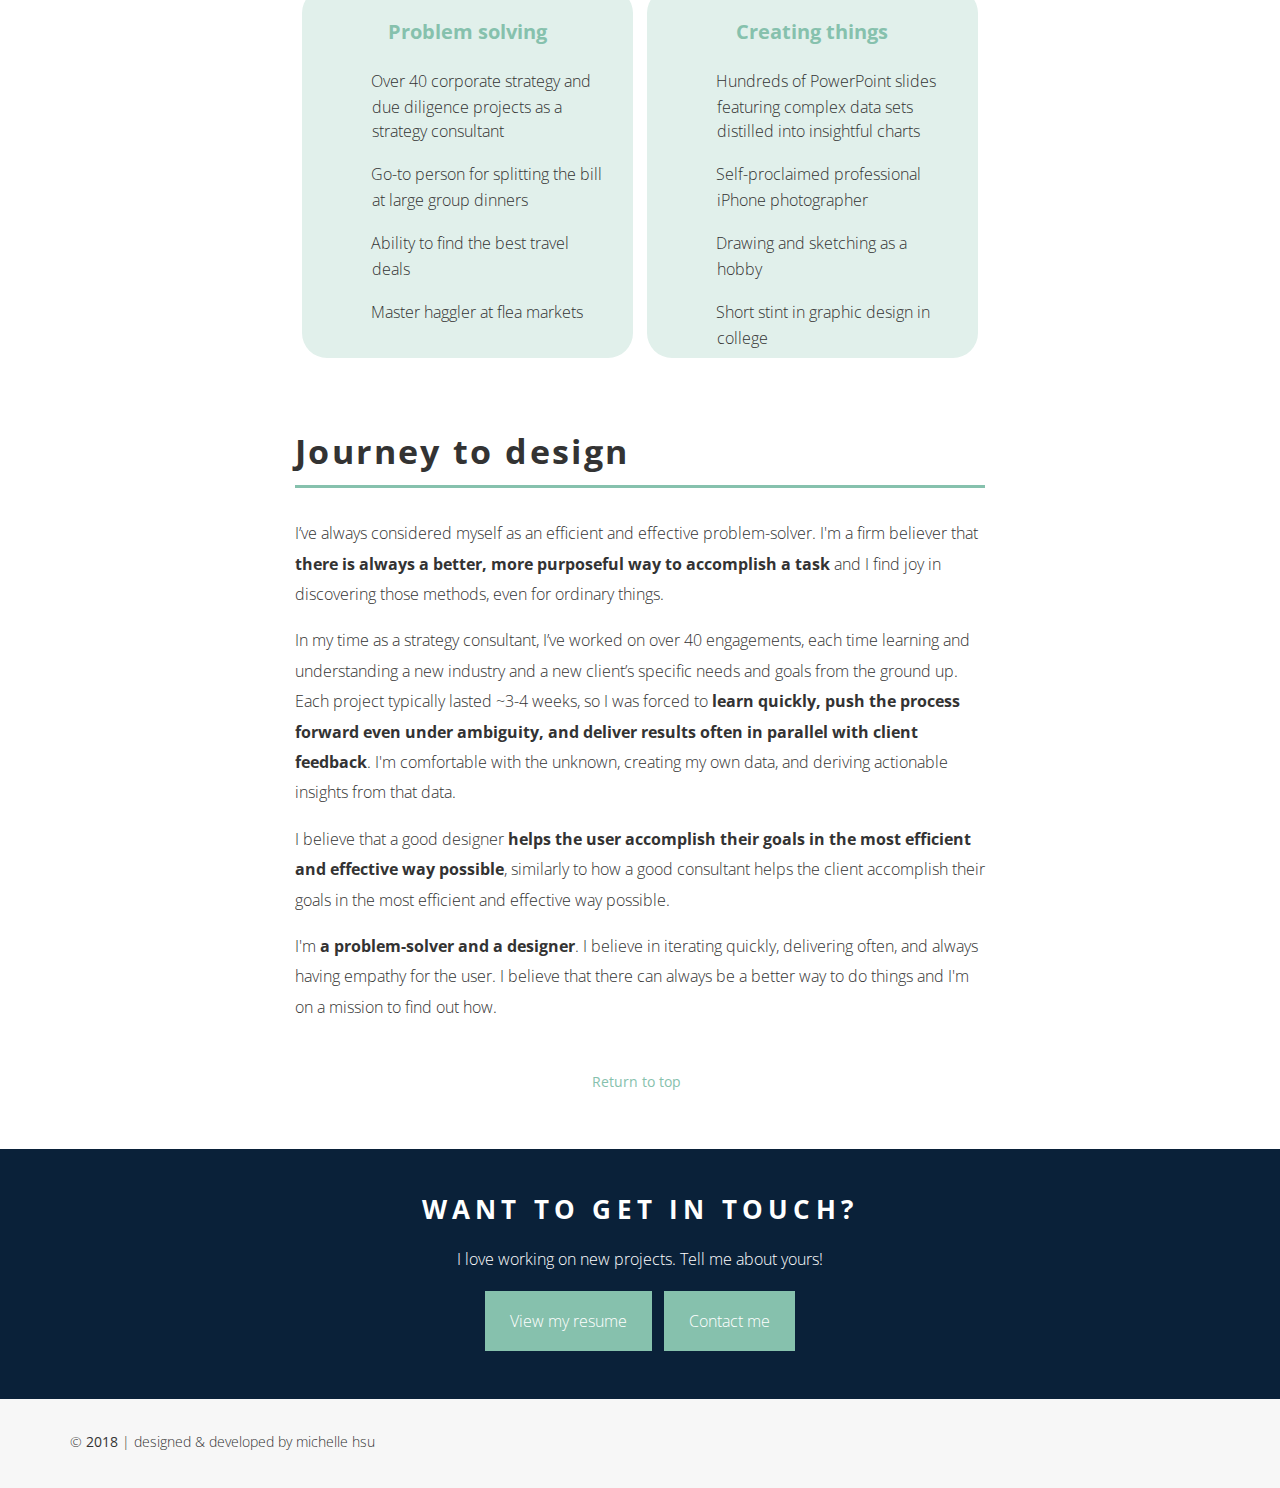
==== commit e5121e29: "update busy bus case study" ====
--- a/about.html
+++ b/about.html
@@ -79,7 +79,7 @@
         <h3>Problem solving</h3>
         <ul>
           <li><i class="fas fa-briefcase"></i>Over 40 corporate strategy and due diligence projects as a strategy consultant</li>
-          <li><i class="fas fa-credit-card"></i>Go-to person for splitting the bill at large group dinner</li>
+          <li><i class="fas fa-credit-card"></i>Go-to person for splitting the bill at large group dinners</li>
           <li><i class="fas fa-plane"></i>Ability to find the best travel deals</li>
           <li><i class="fas fa-shopping-cart"></i>Master haggler at flea markets</li>
         </ul>
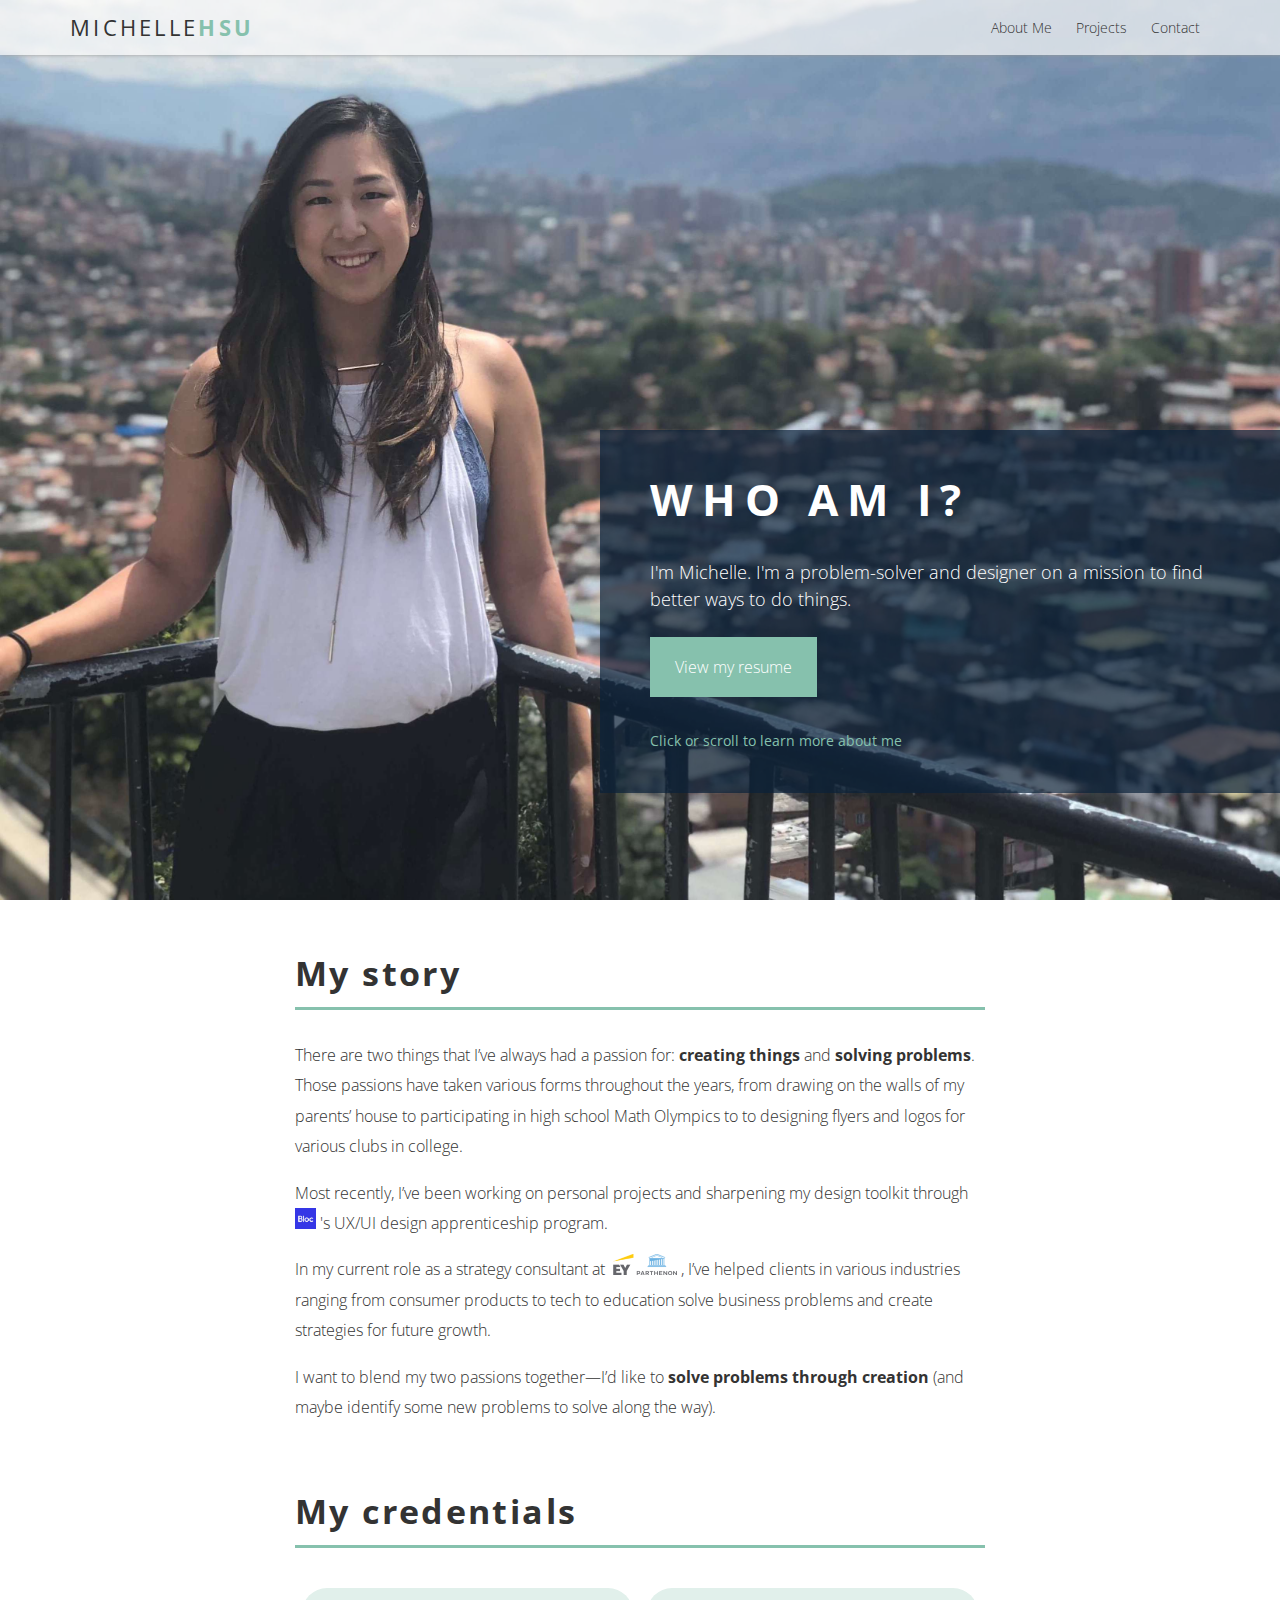
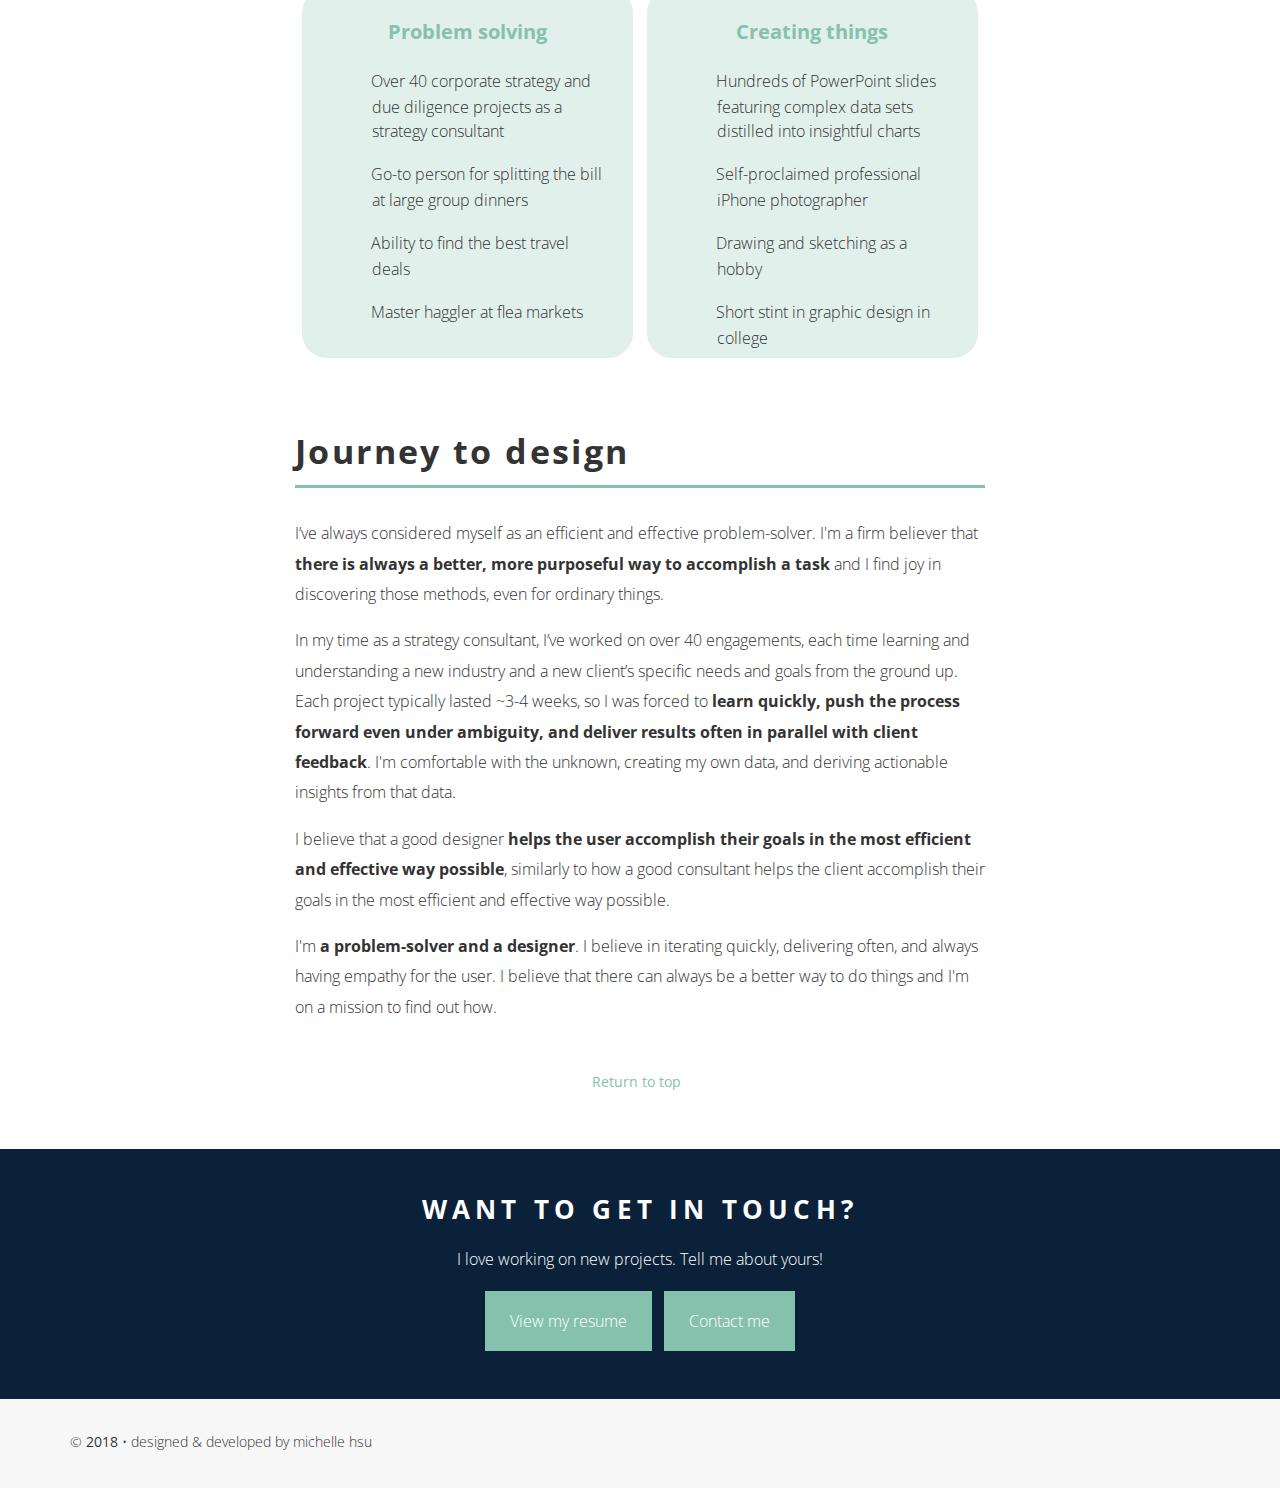
==== commit 7ec1c388: "update footer" ====
--- a/about.html
+++ b/about.html
@@ -127,7 +127,7 @@
 <footer>
   <div class="container">
     <div class="one-half copyright">
-      <p>&copy; <strong>2018</strong> | designed & developed by michelle hsu</p>
+      <p>&copy; <strong>2018</strong> &bull; designed & developed by michelle hsu</p>
     </div>
     <div class="one-half footer-links">
       <ul>
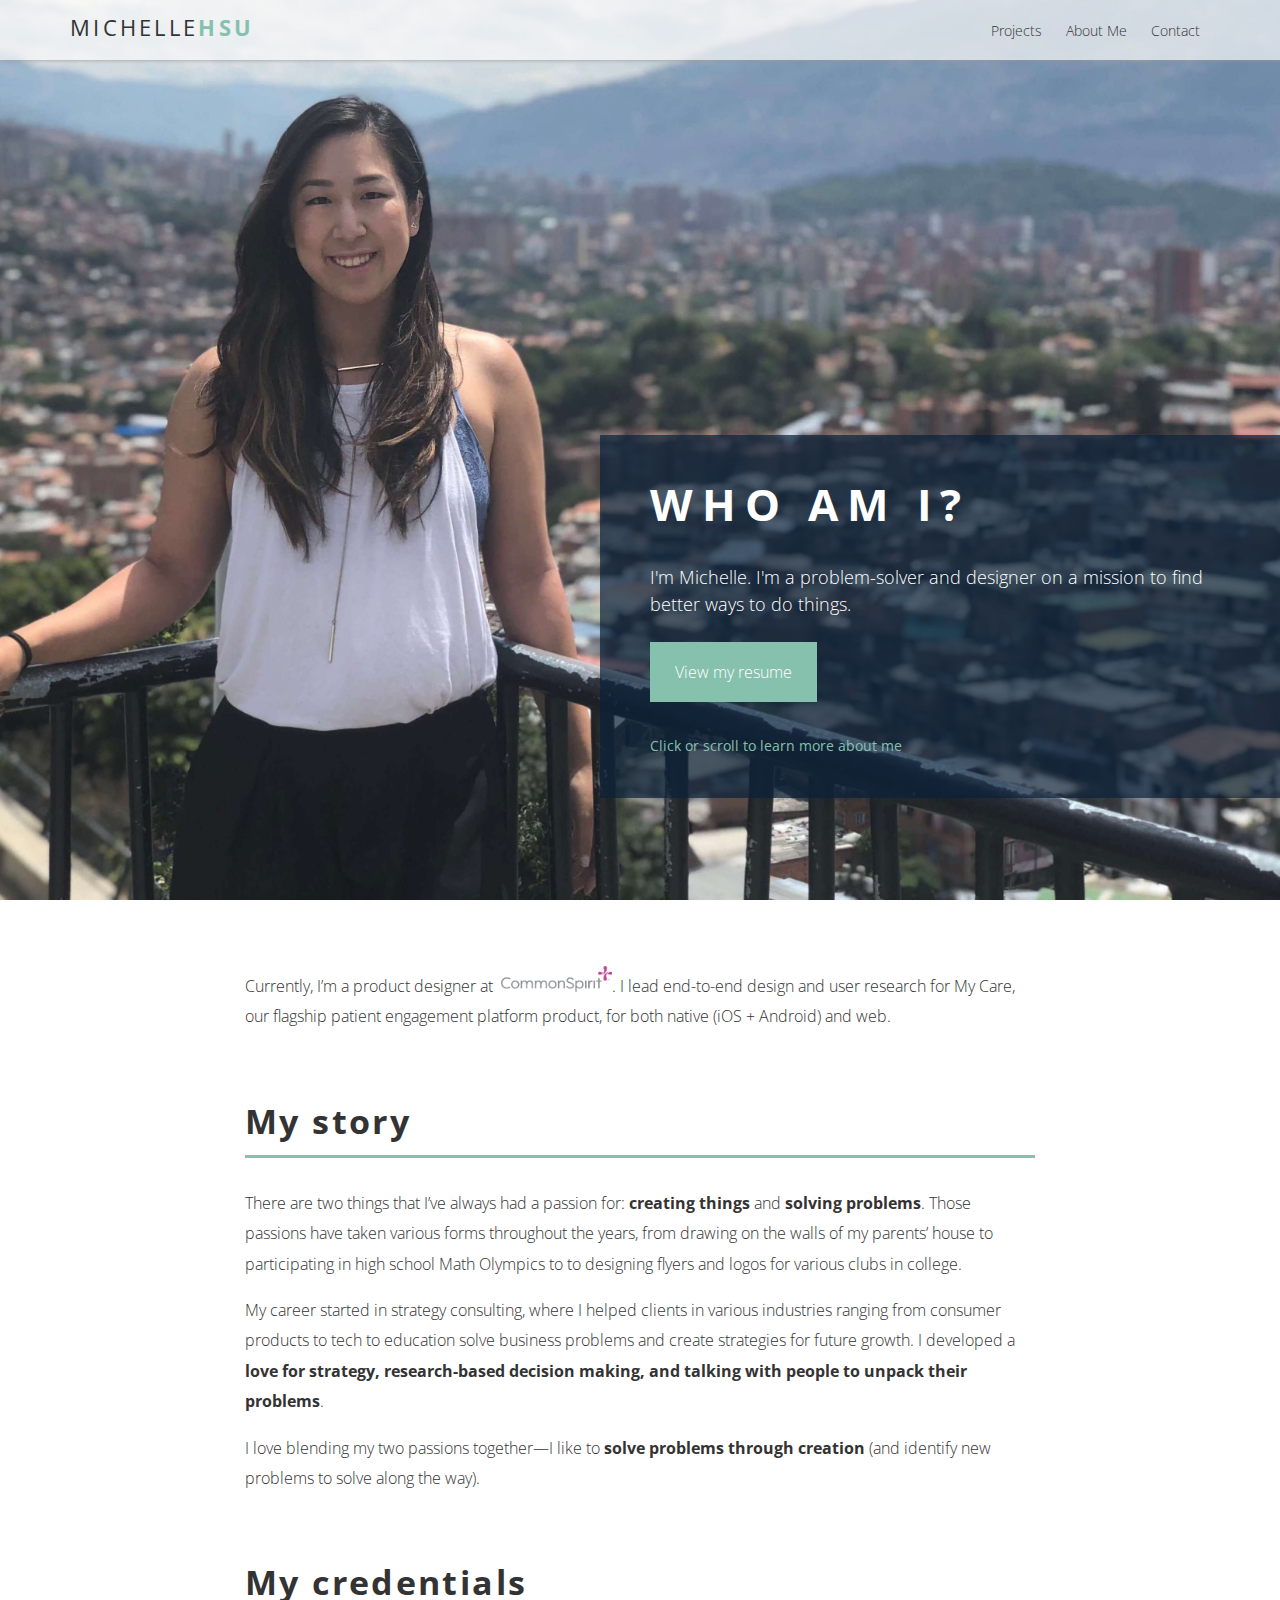
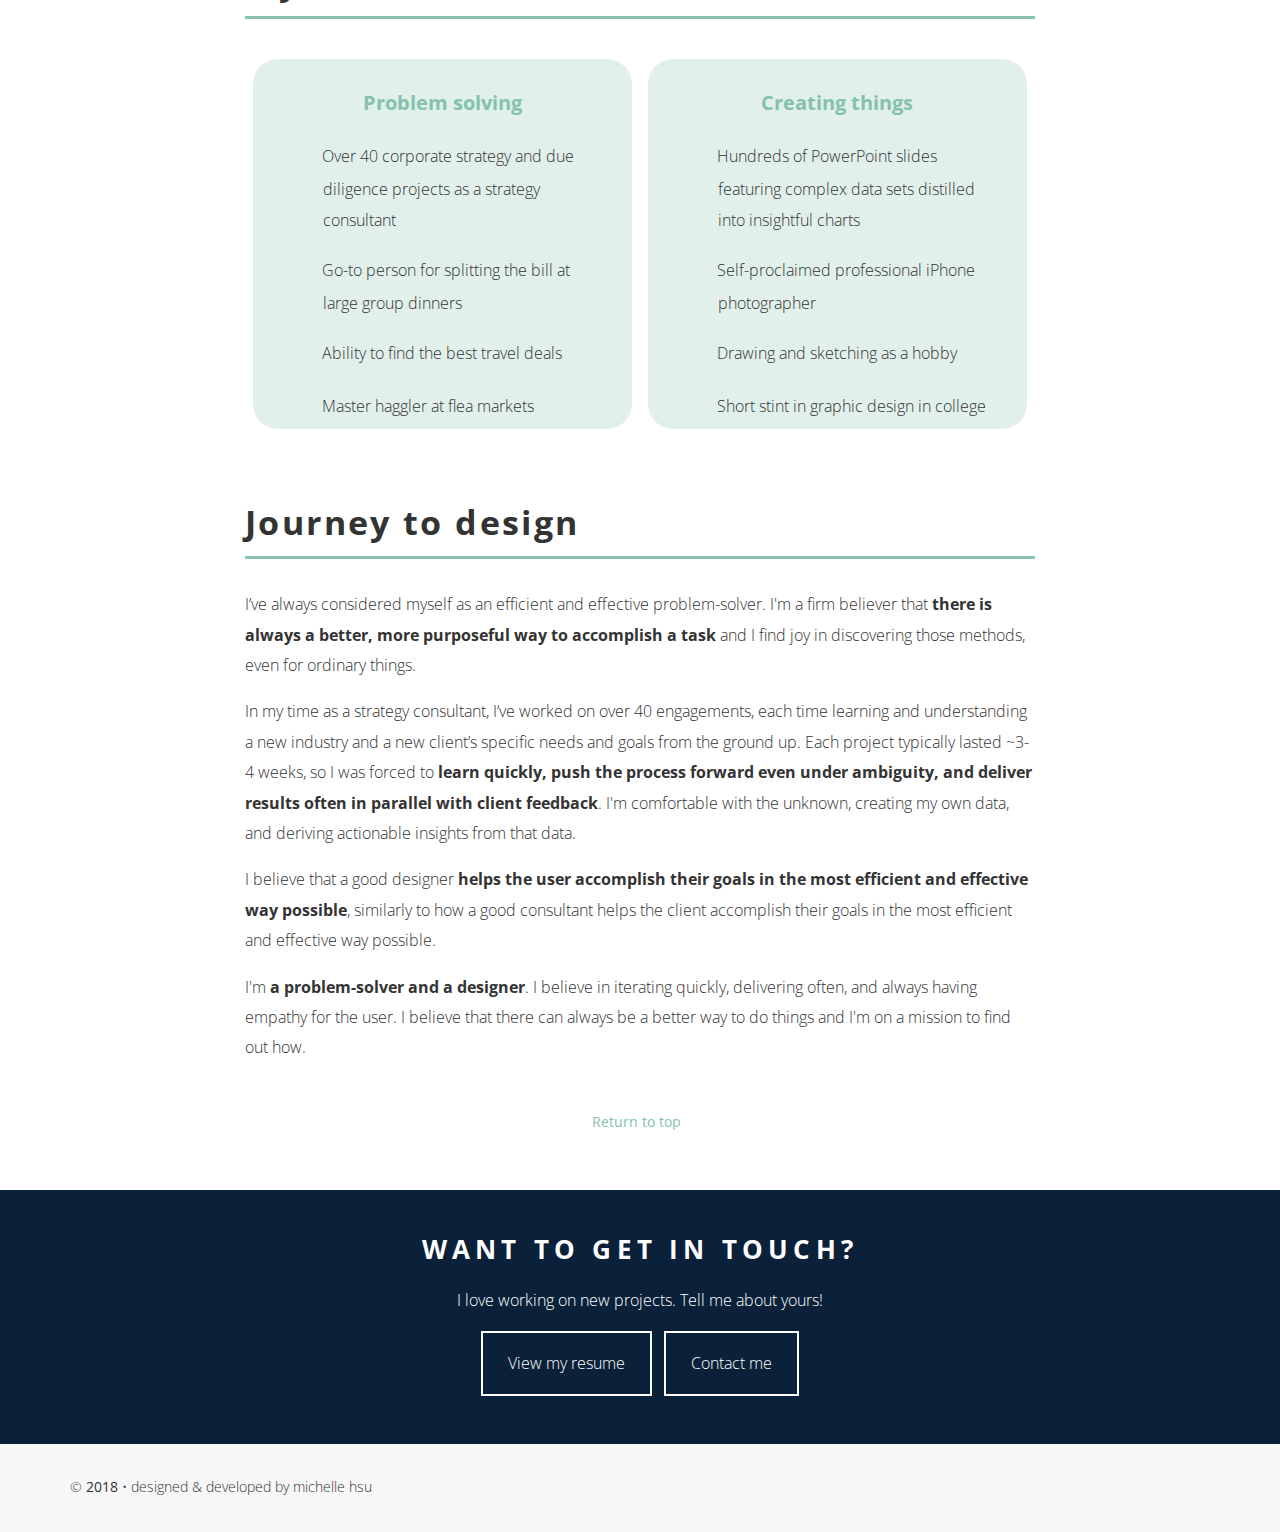
==== commit 50505faa: "add back the about me section" ====
--- a/about.html
+++ b/about.html
@@ -28,45 +28,49 @@
 
 <body>
 
-<header id="top">
-  <div class="top-header">
-    <nav class="container">
+  <header id="top">
+    <div class="top-header">
+      <nav class="container">
       <!-- logo -->
-      <div class="one-half">
-        <a href="index.html" class="logo">Michelle<b class="last-name">Hsu</b></a>
+          <div class="one-half">
+            <a href="index.html" class="logo">Michelle<b class="last-name">Hsu</b></a>
+          </div>
+      <!-- navigation -->
+          <div class="one-half">
+            <ul class="navlinks">
+              <li><a href="index.html#projects">Projects</a></li>
+              <li><a href="about.html">About Me</a></li>
+              <li><a href="contact.html">Contact</a></li>
+            </ul>
+          </div>
+        </nav>
       </div>
-      <!-- navigation -->
-      <div class="one-half">
-        <ul class="navlinks">
-          <li><a href="about.html">About Me</a></li>
-          <li><a href="index.html">Projects</a></li>
-          <li><a href="contact.html">Contact</a></li>
-        </ul>
-      </div>
-    </nav>
-  </div>
 <!-- hero -->
   <section class="hero">
     <div class="container">
       <h1>WHO AM I?</h1>
       <h4>I'm Michelle. I'm a problem-solver and designer on a mission to find better ways to do things.</h4>
-      <p><a href="resources/resume.pdf" target="_blank" class="hero-btn">View my resume</a></p>
+      <p><a href="resources/resume.pdf" class="btn" target="_blank">View my resume</a></p>
       <h6><a href="#about">Click or scroll to learn more about me&nbsp;&nbsp;<i class="fas fa-angle-double-down"></i></a></h6>
     </div>
   </section>
 </header>
 
 <main role="main">
+  <section class="no-bg">
+    <div class="container" id="text">
+      <p>Currently, I’m a product designer at &nbsp;<img src="images/csh.png" alt="CommonSpirit Health" id="work-logo">. I lead end-to-end design and user research for My Care, our flagship patient engagement platform product, for both native (iOS + Android) and web.</p>
+    </div>
+  </section>
 <!-- my story -->
-  <section class="no-bg" id="about">
+  <section class="no-bg">
     <div class="container" id="text">
       <div class="title">
         <h2>My story</h2>
       </div>
       <p>There are two things that I’ve always had a passion for: <b>creating things</b> and <b>solving problems</b>. Those passions have taken various forms throughout the years, from drawing on the walls of my parents’ house to participating in high school Math Olympics to  to designing flyers and logos for various clubs in college.</p>
-      <p>Most recently, I’ve been working on personal projects and sharpening my design toolkit through&nbsp;&nbsp;<a href="https://www.bloc.io" target="_blank"><img src="images/bloc.jpg" alt="Bloc.io" id="work-logo"></a>&nbsp;'s UX/UI design apprenticeship program.</p>
-      <p>In my current role as a strategy consultant at&nbsp;&nbsp;<img src="images/ey-parthenon.png" alt="EY-P" id="work-logo">&nbsp;, I’ve helped clients in various industries ranging from consumer products to tech to education solve business problems and create strategies for future growth.</p>
-      <p>I want to blend my two passions together—I’d like to <b>solve problems through creation</b> (and maybe identify some new problems to solve along the way).</p>
+      <p>My career started in strategy consulting, where I helped clients in various industries ranging from consumer products to tech to education solve business problems and create strategies for future growth. I developed a <b>love for strategy, research-based decision making, and talking with people to unpack their problems</b>.</p>
+      <p>I love blending my two passions together—I like to <b>solve problems through creation</b> (and identify new problems to solve along the way).</p>
     </div>
   </section>
 <!-- My credentials -->
@@ -118,7 +122,7 @@
     <div class="container">
       <h1>Want to get in touch?</h1>
       <p>I love working on new projects. Tell me about yours!</p>
-      <p><a href="resources/resume.pdf" target="_blank" class="hero-btn">View my resume</a>&nbsp;&nbsp;&nbsp;<a href="contact.html" class="hero-btn">Contact me</a></p>
+      <p><a href="resources/resume.pdf" target="_blank" class="btn-dark">View my resume</a>&nbsp;&nbsp;&nbsp;<a href="mailto: michelletahsu@gmail.com" class="btn-dark">Contact me</a></p>
     </div>
   </section>
 </main>
--- a/css/about.css
+++ b/css/about.css
@@ -77,7 +77,7 @@
 
 /* IMG SIZING */
 #work-logo {
-  height:21px;
+  height:26px;
   width:auto;
 }
 #currently {
--- a/css/style.css
+++ b/css/style.css
@@ -135,8 +135,7 @@
   font-size: 16px;
   font-weight: 300;
   color: #333333; /* dark grey */
-  line-height:1.5;
-  margin-bottom:15px;
+  line-height:1.9;
 }
 a {
   font-family: "Open Sans";
@@ -146,6 +145,7 @@
 }
 a:hover {
   color: #86C1AD; /* turquoise */
+  text-decoration: underline;
 }
 .btn {
   background-color: #86C1AD; /* turquoise */
@@ -159,26 +159,8 @@
   display: inline-block;
 }
 .btn:hover {
-  background-color: #0A2139; /* navy */
-  color: #FFFFFF; /* white */
-  text-decoration: none;
-}
-.btn-light {
   background-color: #FFFFFF; /* white */
-  border: 2px solid #FFFFFF; /* white */
-  color: #333333; /* dark grey */
-  padding: 15px 25px;
-  font-family: "Open Sans";
-  font-size: 16px;
-  font-weight: 300;
-  text-align: center;
-  text-decoration: none;
-  display: inline-block;
-}
-.btn-light:hover {
-  background-color: transparent;
-  border: 2px solid white;
-  color: #FFFFFF; /* white */
+  color: #0A2139; /* navy */
   text-decoration: none;
 }
 .btn-dark {
@@ -194,9 +176,9 @@
   display: inline-block;
 }
 .btn-dark:hover {
-  background-color: #86C1AD; /* turquoise */
-  border: 2px solid #86C1AD; /* turquoise */
-  color: #FFFFFF; /* white */
+  color: #0A2139; /* navy */
+  background-color: #FFFFFF; /* white */
+  border: 2px solid #FFFFFF; /* white */
   text-decoration: none;
 }
 
@@ -315,26 +297,10 @@
     font-size: 44px;
   }
 }
-.hero-btn {
-  background-color: #86C1AD; /* turquoise */
-  color: #FFFFFF; /* white */
-  padding: 15px 25px;
-  font-family: "Open Sans";
-  font-size: 16px;
-  font-weight: 300;
-  text-align: center;
-  text-decoration: none;
-  display: inline-block;
-}
-.hero-btn:hover {
-  background-color: #FFFFFF; /* white */
-  color: #333333; /* dark grey */
-  text-decoration: none;
-}
 
 /* MAIN */
 #text {
-  max-width: 720px;
+  max-width: 820px;
 }
 .no-bg, .bg {
   padding:50px 0 0;
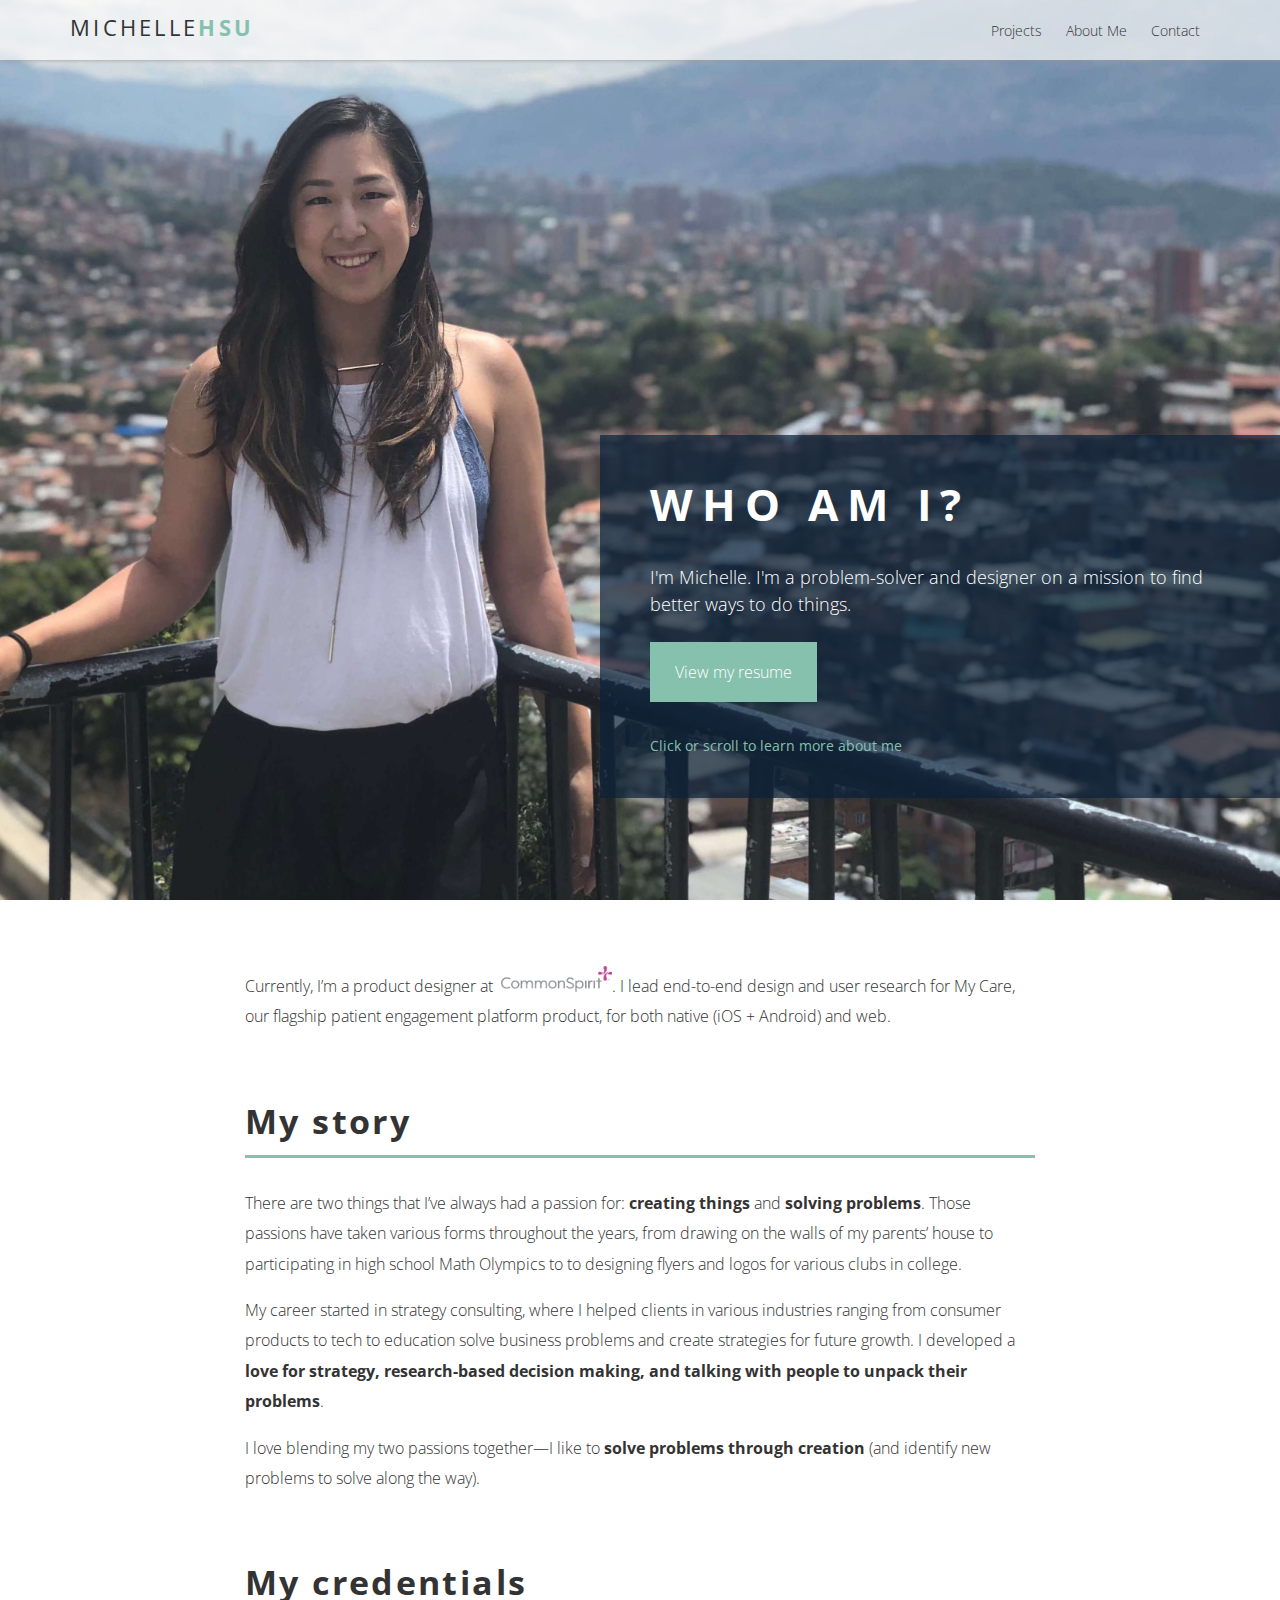
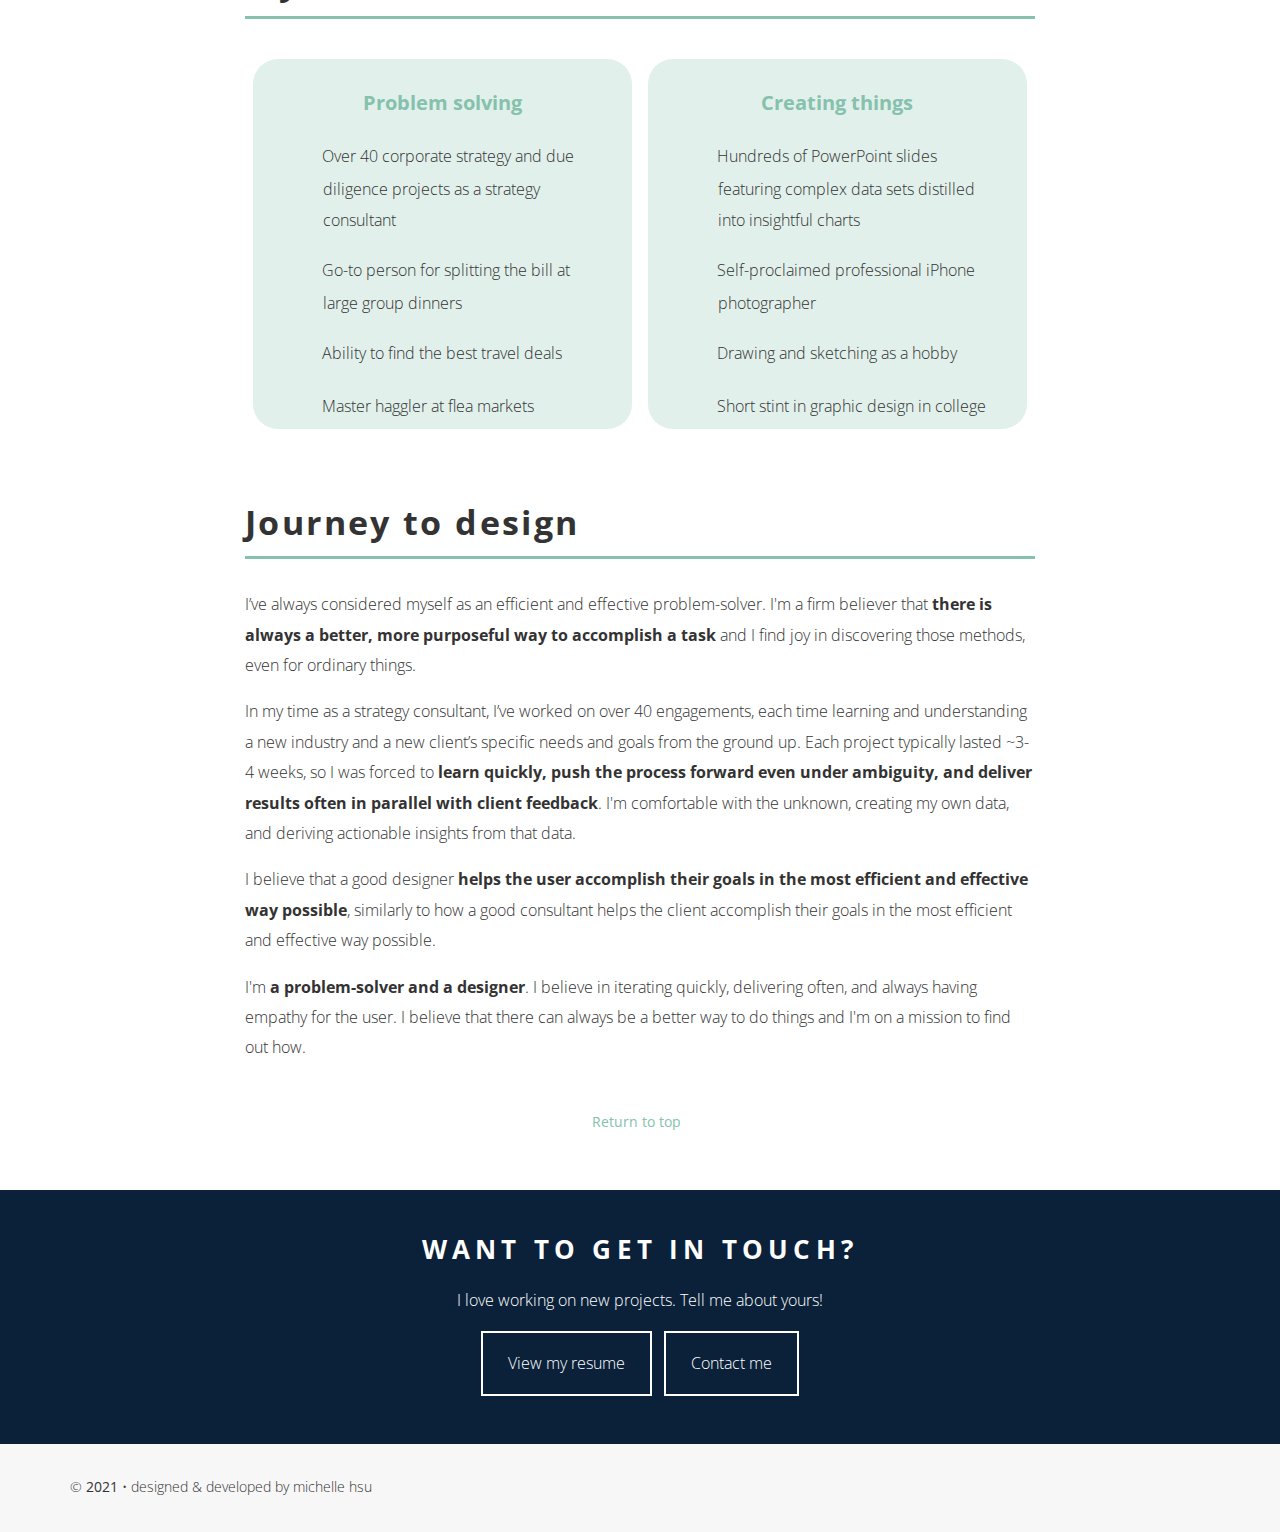
==== commit 9d91826e: "update footer date" ====
--- a/about.html
+++ b/about.html
@@ -131,7 +131,7 @@
 <footer>
   <div class="container">
     <div class="one-half copyright">
-      <p>&copy; <strong>2018</strong> &bull; designed & developed by michelle hsu</p>
+      <p>&copy; <strong>2021</strong> &bull; designed & developed by michelle hsu</p>
     </div>
     <div class="one-half footer-links">
       <ul>
